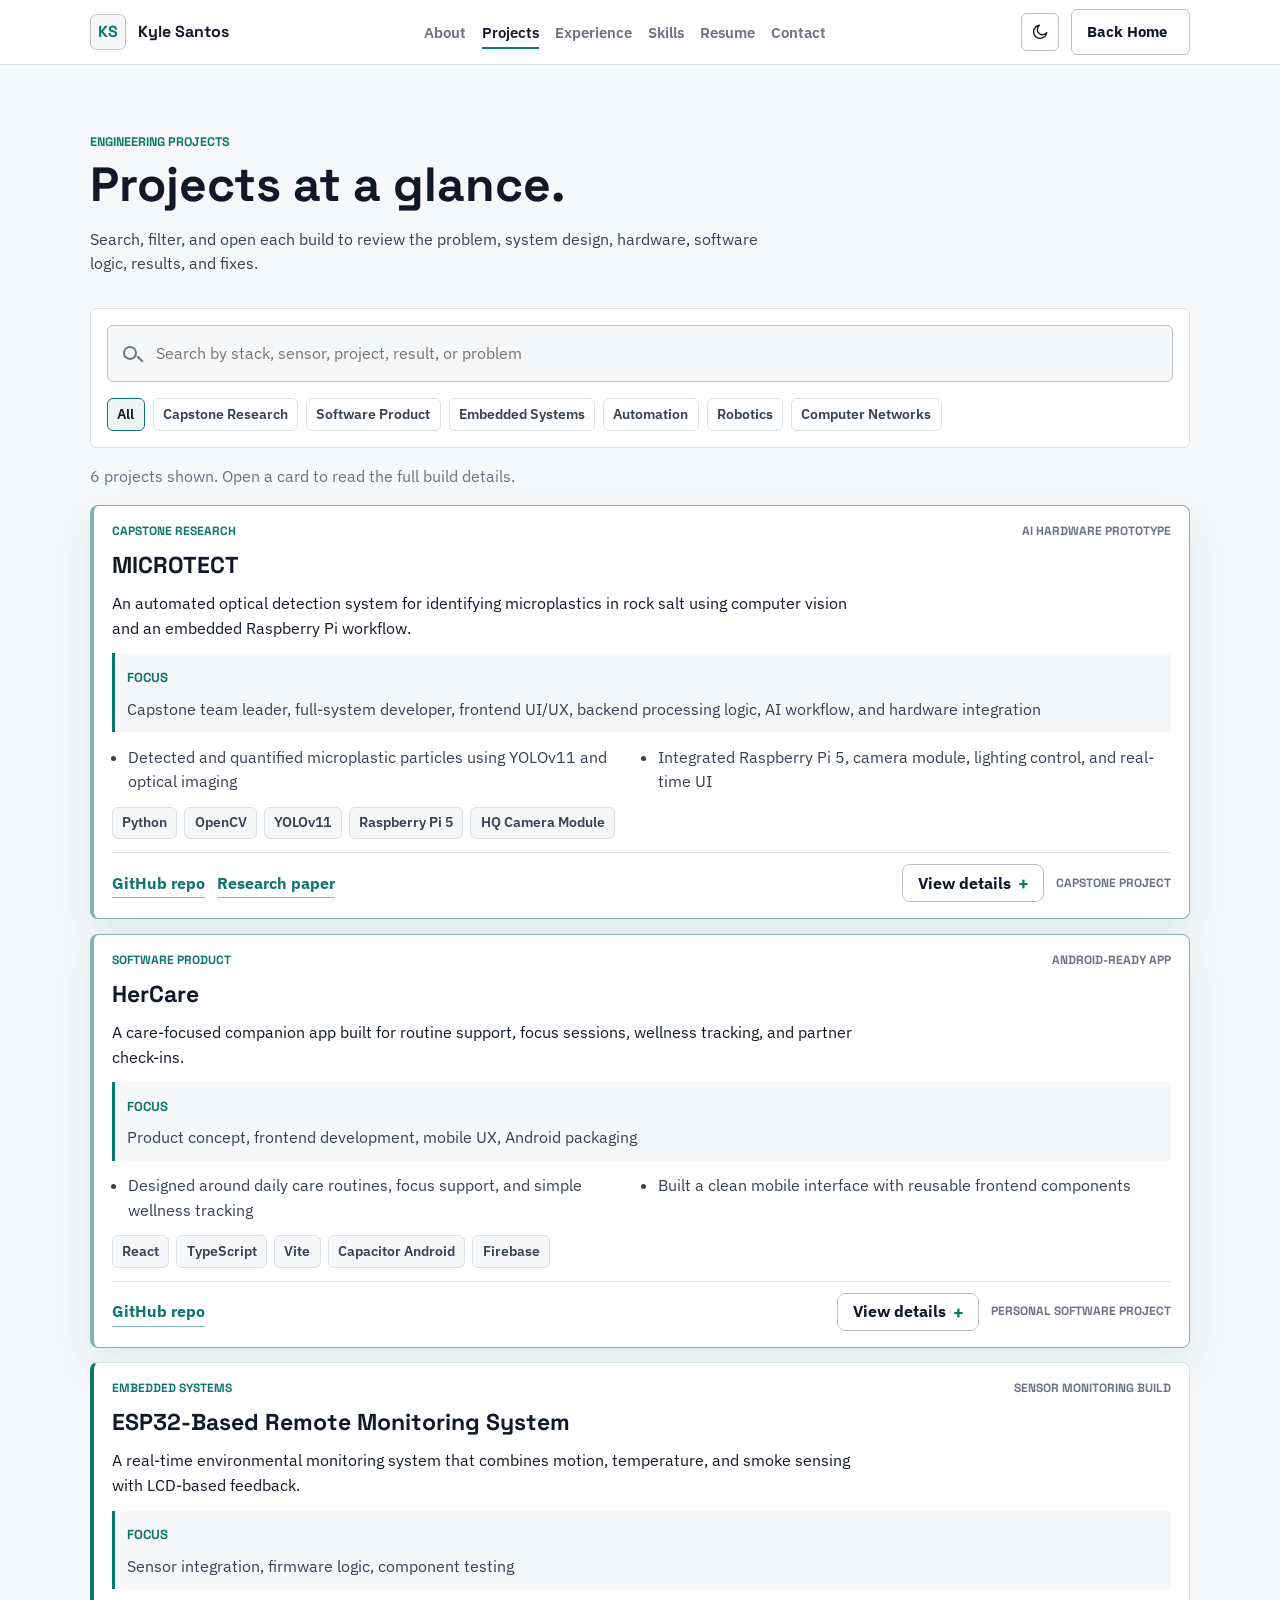
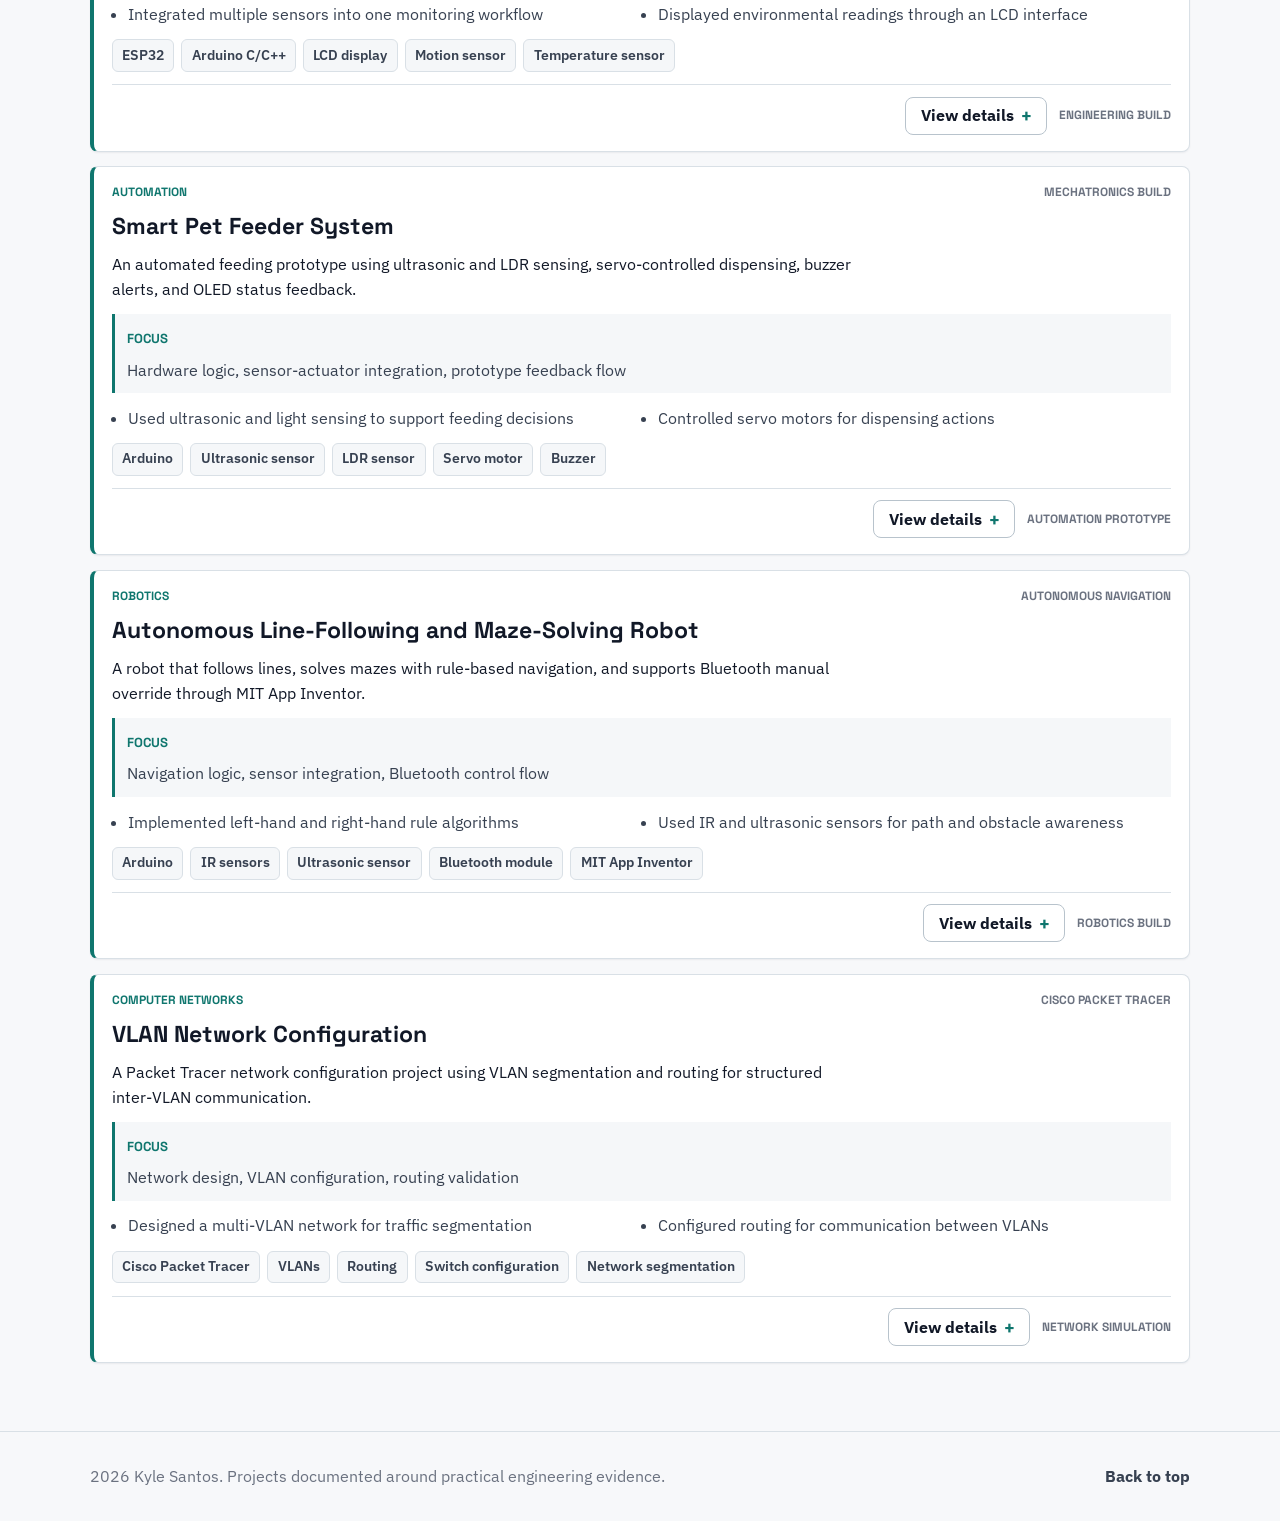
==== projects.html @ 5bd9c0ad "feat: portfolio redesign + security hardening for GitHub Pages - Complete portfolio rebuild: new sec" ====
<!DOCTYPE html>
<html lang="en">
<head>
  <meta charset="UTF-8">
  <meta name="viewport" content="width=device-width, initial-scale=1.0">
  <meta
    name="description"
    content="Project screen for Kyle Santos, featuring embedded systems, AI computer vision, automation, robotics, and software product work."
  >
  <title>Kyle Santos | Projects</title>
  <link rel="preconnect" href="https://fonts.googleapis.com">
  <link rel="preconnect" href="https://fonts.gstatic.com" crossorigin>
  <link href="https://fonts.googleapis.com/css2?family=IBM+Plex+Sans:wght@400;500;600;700&family=Space+Grotesk:wght@600;700&display=swap" rel="stylesheet">
  <link rel="stylesheet" href="css/styles.css">
</head>
<body class="projects-page">
  <div class="site-shell">
    <div class="scroll-progress" id="scrollProgress" aria-hidden="true"></div>

    <nav class="nav" id="navbar">
      <div class="container nav__container">
        <a href="index.html" class="nav__logo" aria-label="Kyle Santos home">
          <span class="nav__mark">KS</span>
          <span class="nav__wordmark">Kyle Santos</span>
        </a>

        <ul class="nav__links" id="navLinks">
          <li><a href="index.html#about" class="nav__link">About</a></li>
          <li><a href="#projects" class="nav__link active">Projects</a></li>
          <li><a href="index.html#experience" class="nav__link">Experience</a></li>
          <li><a href="index.html#skills" class="nav__link">Skills</a></li>
          <li><a href="index.html#resume" class="nav__link">Resume</a></li>
          <li><a href="index.html#contact" class="nav__link">Contact</a></li>
        </ul>

        <div class="nav__actions">
          <button class="theme-toggle" id="themeToggle" aria-label="Toggle theme">
            <svg class="sun-icon" xmlns="http://www.w3.org/2000/svg" fill="none" viewBox="0 0 24 24" stroke="currentColor" aria-hidden="true">
              <path stroke-linecap="round" stroke-linejoin="round" stroke-width="1.8" d="M12 3v2.25M12 18.75V21M4.22 4.22l1.6 1.6M18.18 18.18l1.6 1.6M3 12h2.25M18.75 12H21M4.22 19.78l1.6-1.6M18.18 5.82l1.6-1.6M12 16.25a4.25 4.25 0 1 0 0-8.5 4.25 4.25 0 0 0 0 8.5Z"/>
            </svg>
            <svg class="moon-icon" style="display: none;" xmlns="http://www.w3.org/2000/svg" fill="none" viewBox="0 0 24 24" stroke="currentColor" aria-hidden="true">
              <path stroke-linecap="round" stroke-linejoin="round" stroke-width="1.8" d="M21 12.8A8.8 8.8 0 1 1 11.2 3a7 7 0 1 0 9.8 9.8Z"/>
            </svg>
          </button>

          <a href="index.html" class="btn btn--ghost">Back Home</a>

          <button class="nav__mobile-toggle" id="mobileToggle" aria-label="Toggle menu">
            <span></span>
            <span></span>
            <span></span>
          </button>
        </div>
      </div>
    </nav>

    <main id="top">
      <section class="section projects projects-screen" id="projects">
        <div class="container">
          <div class="section-heading fade-in">
            <p class="section__eyebrow">Engineering projects</p>
            <h1 class="section__title">Projects at a glance.</h1>
            <p class="section__copy">
              Search, filter, and open each build to review the problem, system design, hardware,
              software logic, results, and fixes.
            </p>
          </div>

          <div class="projects__toolbar fade-in">
            <div class="projects__search">
              <label class="sr-only" for="projectSearch">Search projects</label>
              <input
                type="search"
                id="projectSearch"
                class="projects__search-input"
                placeholder="Search by stack, sensor, project, result, or problem"
                autocomplete="off"
              >
            </div>

            <div class="projects__filters" id="projectFilters" aria-label="Project filters"></div>
          </div>

          <p class="projects__meta fade-in" id="projectMeta">Loading projects...</p>

          <div class="projects__grid" id="projectsGrid"></div>

          <div class="empty-state" id="projectsEmpty" hidden>
            <h2>No projects matched that filter.</h2>
            <p>Try a broader search term or switch back to the full project list.</p>
          </div>
        </div>
      </section>
    </main>

    <footer class="footer">
      <div class="container footer__content">
        <p><span id="currentYear">2026</span> Kyle Santos. Projects documented around practical engineering evidence.</p>
        <a href="#top" class="footer__link">Back to top</a>
      </div>
    </footer>
  </div>

  <script src="js/main.js"></script>
  <script type="module" src="js/projects.mjs"></script>
</body>
</html>
---- css/styles.css ----
:root {
  --font-display: "Space Grotesk", sans-serif;
  --font-body: "IBM Plex Sans", sans-serif;

  --space-1: 0.25rem;
  --space-2: 0.5rem;
  --space-3: 0.75rem;
  --space-4: 1rem;
  --space-5: 1.5rem;
  --space-6: 2rem;
  --space-7: 3rem;
  --space-8: 4rem;
  --space-9: 6rem;

  --radius-card: 8px;
  --radius-control: 999px;
  --shadow-soft: 0 24px 70px rgba(0, 0, 0, 0.22);
  --shadow-card: 0 18px 44px rgba(0, 0, 0, 0.18);
  --transition-fast: 180ms ease;
  --transition-base: 280ms ease;

  --container: 1180px;
}

[data-theme="dark"] {
  --bg-0: #10110f;
  --bg-1: #151815;
  --bg-2: #1f241f;
  --bg-3: #2b312b;
  --panel: rgba(19, 23, 20, 0.86);
  --panel-strong: rgba(22, 27, 23, 0.98);
  --text-0: #f7f4ee;
  --text-1: #d7d2c8;
  --text-2: #9f9a90;
  --line: rgba(247, 244, 238, 0.12);
  --line-strong: rgba(247, 244, 238, 0.24);
  --accent: #e45d3f;
  --accent-soft: rgba(228, 93, 63, 0.14);
  --signal: #45c6a6;
  --signal-soft: rgba(69, 198, 166, 0.14);
  --cobalt: #7890ff;
  --warning: #d6ad4f;
  --field: rgba(247, 244, 238, 0.04);
}

[data-theme="light"] {
  --bg-0: #f6f7f2;
  --bg-1: #ffffff;
  --bg-2: #e9ede7;
  --bg-3: #dfe5dc;
  --panel: rgba(255, 255, 255, 0.9);
  --panel-strong: rgba(255, 255, 255, 0.98);
  --text-0: #171916;
  --text-1: #444940;
  --text-2: #687062;
  --line: rgba(23, 25, 22, 0.12);
  --line-strong: rgba(23, 25, 22, 0.24);
  --accent: #d9492d;
  --accent-soft: rgba(217, 73, 45, 0.13);
  --signal: #087d68;
  --signal-soft: rgba(8, 125, 104, 0.12);
  --cobalt: #365eff;
  --warning: #9b6f16;
  --field: rgba(23, 25, 22, 0.04);
  --shadow-soft: 0 22px 60px rgba(23, 25, 22, 0.12);
  --shadow-card: 0 16px 36px rgba(23, 25, 22, 0.1);
}

*,
*::before,
*::after {
  box-sizing: border-box;
}

html {
  scroll-behavior: smooth;
  background: var(--bg-0);
}

body {
  margin: 0;
  min-height: 100vh;
  font-family: var(--font-body);
  background:
    repeating-linear-gradient(
      90deg,
      transparent 0,
      transparent 38px,
      var(--line) 39px,
      transparent 40px
    ),
    linear-gradient(180deg, var(--bg-0) 0%, var(--bg-1) 48%, var(--bg-0) 100%);
  color: var(--text-0);
  line-height: 1.65;
  overflow-x: hidden;
}

body::before {
  content: "";
  position: fixed;
  inset: 0;
  background:
    linear-gradient(115deg, transparent 0%, rgba(228, 93, 63, 0.08) 30%, transparent 31%),
    linear-gradient(245deg, transparent 0%, rgba(69, 198, 166, 0.08) 62%, transparent 63%);
  pointer-events: none;
  z-index: -2;
}

body::after {
  content: "";
  position: fixed;
  inset: 0;
  background-image:
    linear-gradient(var(--line) 1px, transparent 1px),
    linear-gradient(90deg, var(--line) 1px, transparent 1px);
  background-size: 72px 72px;
  opacity: 0.18;
  pointer-events: none;
  z-index: -1;
}

img {
  max-width: 100%;
  display: block;
}

a {
  color: inherit;
  text-decoration: none;
}

button,
input {
  font: inherit;
}

button {
  cursor: pointer;
}

:focus-visible {
  outline: 3px solid var(--signal);
  outline-offset: 3px;
}

.container {
  width: min(100% - 2rem, var(--container));
  margin: 0 auto;
}

.site-shell {
  position: relative;
}

.scroll-progress {
  position: fixed;
  top: 0;
  left: 0;
  z-index: 60;
  width: 0%;
  height: 3px;
  background: linear-gradient(90deg, var(--accent), var(--signal), var(--cobalt));
  transform-origin: left;
}

.section {
  position: relative;
  padding: var(--space-9) 0;
}

.section-heading {
  max-width: 820px;
  margin-bottom: var(--space-7);
}

.section__eyebrow {
  margin: 0 0 var(--space-3);
  color: var(--signal);
  font-family: var(--font-display);
  font-size: 0.9rem;
  font-weight: 700;
  text-transform: uppercase;
  letter-spacing: 0;
}

.section__title {
  margin: 0;
  max-width: 18ch;
  font-family: var(--font-display);
  font-size: 3.5rem;
  line-height: 1.02;
  letter-spacing: 0;
}

.section__copy {
  margin: var(--space-4) 0 0;
  max-width: 66ch;
  color: var(--text-1);
  font-size: 1.06rem;
  overflow-wrap: anywhere;
}

.panel,
.project-card__frame,
.electronics__item,
.contact-card,
.research__model,
.research__artifact,
.experience-card,
.skill-matrix,
.resume__facts,
.empty-state {
  background: var(--panel);
  border: 1px solid var(--line);
  border-radius: var(--radius-card);
  box-shadow: var(--shadow-card);
  backdrop-filter: blur(18px);
}

.panel,
.project-card__frame,
.electronics__item,
.contact-card,
.research__model,
.research__artifact,
.experience-card,
.resume__facts {
  transition:
    transform var(--transition-base),
    border-color var(--transition-base),
    background-color var(--transition-base),
    box-shadow var(--transition-base);
}

.panel:hover,
.project-card__frame:hover,
.electronics__item:hover,
.contact-card:hover,
.research__model:hover,
.research__artifact:hover,
.experience-card:hover,
.resume__facts:hover {
  transform: translateY(-3px);
  border-color: var(--line-strong);
  box-shadow: var(--shadow-soft);
}

.btn {
  display: inline-flex;
  align-items: center;
  justify-content: center;
  gap: var(--space-2);
  min-height: 48px;
  padding: 0.8rem 1.18rem;
  border: 1px solid transparent;
  border-radius: var(--radius-control);
  font-weight: 700;
  transition:
    transform var(--transition-fast),
    border-color var(--transition-fast),
    background-color var(--transition-fast),
    color var(--transition-fast);
}

.btn::after {
  content: ">";
  font-family: var(--font-display);
  line-height: 1;
}

.btn:hover {
  transform: translateY(-2px);
}

.btn--primary {
  background: var(--accent);
  color: #fffaf6;
}

.btn--primary:hover {
  background: #f06c50;
}

.btn--secondary {
  background: var(--field);
  color: var(--text-0);
  border-color: var(--line-strong);
}

.btn--secondary:hover,
.btn--ghost:hover {
  border-color: var(--signal);
  color: var(--signal);
}

.btn--ghost {
  background: transparent;
  color: var(--text-1);
  border-color: var(--line);
}

.nav {
  position: sticky;
  top: 0;
  z-index: 50;
  border-bottom: 1px solid transparent;
  transition:
    background-color var(--transition-base),
    border-color var(--transition-base),
    box-shadow var(--transition-base);
}

.nav--scrolled {
  background: rgba(16, 17, 15, 0.86);
  border-color: var(--line);
  box-shadow: 0 14px 40px rgba(0, 0, 0, 0.18);
  backdrop-filter: blur(18px);
}

[data-theme="light"] .nav--scrolled {
  background: rgba(246, 247, 242, 0.9);
}

.nav__container {
  display: flex;
  align-items: center;
  justify-content: space-between;
  gap: var(--space-5);
  min-height: 78px;
}

.nav__logo {
  display: inline-flex;
  align-items: center;
  gap: var(--space-3);
  font-family: var(--font-display);
  font-weight: 700;
}

.nav__mark {
  display: inline-grid;
  place-items: center;
  width: 42px;
  height: 42px;
  border: 1px solid var(--line-strong);
  border-radius: var(--radius-card);
  background:
    linear-gradient(135deg, var(--accent-soft), transparent),
    var(--panel);
  color: var(--accent);
}

.nav__wordmark {
  color: var(--text-0);
}

.nav__links {
  display: flex;
  align-items: center;
  gap: var(--space-4);
  list-style: none;
  margin: 0;
  padding: 0;
}

.nav__link {
  position: relative;
  color: var(--text-1);
  font-weight: 600;
  padding: 0.25rem 0;
}

.nav__link::after {
  content: "";
  position: absolute;
  left: 0;
  bottom: -0.2rem;
  width: 100%;
  height: 2px;
  transform: scaleX(0);
  transform-origin: left;
  background: var(--signal);
  transition: transform var(--transition-fast);
}

.nav__link:hover,
.nav__link.active {
  color: var(--text-0);
}

.nav__link:hover::after,
.nav__link.active::after {
  transform: scaleX(1);
}

.nav__actions {
  display: flex;
  align-items: center;
  gap: var(--space-3);
}

.theme-toggle,
.nav__mobile-toggle {
  width: 44px;
  height: 44px;
  display: inline-flex;
  align-items: center;
  justify-content: center;
  border: 1px solid var(--line-strong);
  border-radius: var(--radius-control);
  background: var(--panel);
  color: var(--text-0);
}

.theme-toggle svg {
  width: 18px;
  height: 18px;
}

.nav__mobile-toggle {
  display: none;
  flex-direction: column;
  gap: 5px;
}

.nav__mobile-toggle span {
  width: 18px;
  height: 2px;
  background: var(--text-0);
  transition: transform var(--transition-fast), opacity var(--transition-fast);
}

.nav__mobile-toggle.active span:nth-child(1) {
  transform: translateY(7px) rotate(45deg);
}

.nav__mobile-toggle.active span:nth-child(2) {
  opacity: 0;
}

.nav__mobile-toggle.active span:nth-child(3) {
  transform: translateY(-7px) rotate(-45deg);
}

.hero {
  min-height: auto;
  display: flex;
  align-items: center;
  padding: var(--space-7) 0 var(--space-5);
  overflow: hidden;
}

.hero__trace {
  position: absolute;
  inset: 0;
  overflow: hidden;
  padding: 8rem 0 0 52%;
  font-family: var(--font-display);
  font-size: 0.82rem;
  line-height: 1.8;
  color: var(--signal);
  opacity: 0.11;
  pointer-events: none;
  user-select: none;
  mask-image: linear-gradient(90deg, transparent 0%, #000 30%, #000 72%, transparent 100%);
}

.hero__grid {
  position: relative;
  z-index: 1;
  display: grid;
  grid-template-columns: minmax(0, 1fr) minmax(360px, 430px);
  gap: var(--space-7);
  align-items: center;
}

.hero__content {
  min-width: 0;
}

.hero__title {
  margin: 0;
  font-family: var(--font-display);
  font-size: 6rem;
  line-height: 0.92;
  text-transform: uppercase;
  letter-spacing: 0;
}

.hero__headline {
  margin: var(--space-4) 0 0;
  max-width: 20ch;
  color: var(--text-0);
  font-family: var(--font-display);
  font-size: 2rem;
  line-height: 1.1;
}

.hero__lede {
  max-width: 64ch;
  margin: var(--space-5) 0 0;
  color: var(--text-1);
  font-size: 1.1rem;
  overflow-wrap: anywhere;
}

.hero__signal {
  display: inline-flex;
  flex-wrap: wrap;
  gap: var(--space-2);
  align-items: center;
  max-width: 100%;
  margin-top: var(--space-6);
  padding: 0.88rem 1rem;
  background: var(--panel-strong);
  border: 1px solid var(--line);
  border-radius: var(--radius-card);
  box-shadow: var(--shadow-card);
}

.hero__prompt {
  color: var(--accent);
  font-family: var(--font-display);
  font-weight: 700;
}

.typing-cursor {
  width: 9px;
  height: 22px;
  background: var(--signal);
  border-radius: var(--radius-control);
  animation: blink 1s steps(2, start) infinite;
}

@keyframes blink {
  50% {
    opacity: 0;
  }
}

.hero__actions,
.hero__social,
.contact__actions {
  display: flex;
  flex-wrap: wrap;
  gap: var(--space-3);
  margin-top: var(--space-6);
}

.hero__quick {
  display: grid;
  grid-template-columns: repeat(4, minmax(0, 1fr));
  gap: var(--space-4);
  margin: var(--space-7) 0 0;
  padding: var(--space-4) 0 0;
  border-top: 1px solid var(--line);
}

.hero__quick div {
  min-width: 0;
}

.hero__quick dt,
.project-card__category,
.project-card__status,
.project-card__updated,
.contact-card__label,
.profile__panel-label,
.system-card__label,
.research__label,
.research__artifact-kicker,
.experience-card__date,
.skill-column span,
.resume__label,
.resume__facts span,
.hero-stat span,
.portrait-card__topline,
.portrait-card__status {
  color: var(--text-2);
  font-family: var(--font-display);
  font-size: 0.84rem;
  font-weight: 700;
  text-transform: uppercase;
  letter-spacing: 0;
}

.hero__quick dd {
  margin: 0.3rem 0 0;
  color: var(--text-1);
  overflow-wrap: anywhere;
}

.hero__quick a {
  color: var(--signal);
}

.hero__visual {
  position: relative;
  min-width: 0;
}

.portrait-card {
  --mx: 50%;
  --my: 38%;
  position: relative;
  display: grid;
  gap: var(--space-4);
  padding: var(--space-4);
  background:
    linear-gradient(120deg, rgba(228, 93, 63, 0.12), transparent 28%),
    linear-gradient(245deg, rgba(69, 198, 166, 0.13), transparent 44%),
    linear-gradient(180deg, var(--panel-strong), var(--panel));
  border: 1px solid var(--line-strong);
  border-radius: var(--radius-card);
  box-shadow: var(--shadow-soft);
  overflow: hidden;
  animation: panelFloat 7s ease-in-out infinite;
}

.portrait-card::before {
  content: "";
  position: absolute;
  inset: 0;
  background:
    linear-gradient(90deg, transparent, rgba(247, 244, 238, 0.08), transparent),
    linear-gradient(180deg, transparent 0, transparent 50%, rgba(247, 244, 238, 0.04) 51%, transparent 52%);
  background-size: 180% 100%, 100% 18px;
  opacity: 0.75;
  pointer-events: none;
  animation: circuitSheen 6s linear infinite;
}

.portrait-card__topline,
.portrait-card__body,
.hero__stats {
  position: relative;
  z-index: 1;
}

.portrait-card__topline {
  display: flex;
  align-items: center;
  justify-content: space-between;
  gap: var(--space-3);
}

.portrait-card__media {
  position: relative;
  z-index: 1;
  aspect-ratio: 16 / 9;
  overflow: hidden;
  border-radius: var(--radius-card);
  border: 1px solid var(--line);
  background:
    linear-gradient(135deg, rgba(120, 144, 255, 0.18), transparent),
    var(--bg-2);
}

.portrait-card__media img {
  width: 100%;
  height: 100%;
  object-fit: cover;
  filter: saturate(0.82) contrast(1.06);
}

.portrait-card__media--product {
  aspect-ratio: 4 / 5;
  display: grid;
  place-items: center;
  background:
    radial-gradient(circle at 54% 45%, rgba(69, 198, 166, 0.18), transparent 42%),
    linear-gradient(135deg, rgba(120, 144, 255, 0.16), transparent),
    var(--bg-2);
}

.portrait-card__media--product img {
  width: 100%;
  height: 100%;
  object-fit: contain;
  padding: var(--space-3);
  filter: drop-shadow(0 28px 34px rgba(0, 0, 0, 0.34));
}

.portrait-card__scan {
  position: absolute;
  inset: 0;
  background: linear-gradient(180deg, transparent 0%, rgba(69, 198, 166, 0.2) 46%, transparent 54%);
  transform: translateY(-100%);
  animation: scanline 4.8s ease-in-out infinite;
  pointer-events: none;
}

.portrait-card__body {
  display: grid;
  gap: var(--space-3);
}

.portrait-card__status {
  display: inline-flex;
  width: fit-content;
  padding: 0.25rem 0.6rem;
  border: 1px solid var(--line);
  border-radius: var(--radius-control);
  color: var(--signal);
  background: var(--signal-soft);
}

.portrait-card__body h2 {
  margin: 0;
  max-width: 14ch;
  font-family: var(--font-display);
  font-size: 1.85rem;
  line-height: 1.02;
  letter-spacing: 0;
}

.portrait-card__body p {
  margin: 0;
  color: var(--text-1);
}

.hero__stats {
  list-style: none;
  display: grid;
  grid-template-columns: repeat(2, minmax(0, 1fr));
  gap: var(--space-3);
  margin: 0;
  padding: 0;
}

.hero-stat {
  min-height: 68px;
  padding: var(--space-3);
  border: 1px solid var(--line);
  border-radius: var(--radius-card);
  background: rgba(255, 255, 255, 0.03);
}

.hero-stat strong {
  display: block;
  margin-bottom: var(--space-2);
  color: var(--text-0);
  font-family: var(--font-display);
  font-size: 1.7rem;
  line-height: 1;
}

.profile__grid,
.contact__grid {
  display: grid;
  grid-template-columns: minmax(0, 1.05fr) minmax(340px, 0.95fr);
  gap: var(--space-6);
}

.profile {
  padding-top: var(--space-6);
}

.profile__story,
.profile__panel,
.system-card,
.contact-card {
  padding: var(--space-6);
}

.profile__story p {
  margin: 0;
  color: var(--text-1);
  font-size: 1.05rem;
}

.profile__story p + p {
  margin-top: var(--space-4);
}

.profile__tags,
.project-card__tags {
  display: flex;
  flex-wrap: wrap;
  gap: 0.65rem;
  margin-top: var(--space-5);
}

.skill-tag,
.tech-tag,
.filter-chip {
  display: inline-flex;
  align-items: center;
  justify-content: center;
  min-height: 34px;
  padding: 0.35rem 0.78rem;
  border: 1px solid var(--line);
  border-radius: var(--radius-control);
  background: var(--field);
  color: var(--text-1);
  font-weight: 600;
}

.profile__board,
.contact__panel {
  display: grid;
  gap: var(--space-4);
}

.profile__list {
  margin: var(--space-4) 0 0;
  padding-left: 1.15rem;
  color: var(--text-1);
}

.profile__list li + li {
  margin-top: 0.65rem;
}

.profile__panel-label,
.system-card__label {
  color: var(--signal);
}

.projects {
  background:
    linear-gradient(180deg, transparent 0%, rgba(69, 198, 166, 0.035) 45%, transparent 100%);
}

.projects__toolbar {
  display: flex;
  flex-wrap: wrap;
  align-items: center;
  justify-content: space-between;
  gap: var(--space-4);
  margin-bottom: var(--space-4);
}

.projects__search {
  position: relative;
  flex: 1 1 320px;
}

.projects__search::before {
  content: "";
  position: absolute;
  left: 1rem;
  top: 50%;
  width: 14px;
  height: 14px;
  border: 2px solid var(--text-2);
  border-radius: 50%;
  transform: translateY(-58%);
  pointer-events: none;
}

.projects__search::after {
  content: "";
  position: absolute;
  left: 1.82rem;
  top: calc(50% + 0.28rem);
  width: 8px;
  height: 2px;
  background: var(--text-2);
  transform: rotate(45deg);
  pointer-events: none;
}

.projects__search-input,
.electronics__search-input {
  width: 100%;
  min-height: 56px;
  padding: 0.95rem 1rem 0.95rem 3rem;
  border: 1px solid var(--line-strong);
  border-radius: var(--radius-card);
  background: var(--panel-strong);
  color: var(--text-0);
  outline: none;
  transition:
    border-color var(--transition-fast),
    box-shadow var(--transition-fast),
    background-color var(--transition-fast);
}

.projects__search-input:focus,
.electronics__search-input:focus {
  border-color: var(--signal);
  box-shadow: 0 0 0 3px var(--signal-soft);
}

.projects__filters {
  display: flex;
  flex-wrap: wrap;
  gap: var(--space-2);
}

.filter-chip {
  min-height: 40px;
  background: var(--panel);
  color: var(--text-1);
}

.filter-chip.is-active,
.filter-chip:hover {
  border-color: var(--accent);
  color: var(--text-0);
  background: var(--accent-soft);
}

.projects__meta {
  margin: 0 0 var(--space-5);
  color: var(--text-2);
}

.projects__grid {
  display: grid;
  gap: var(--space-5);
}

.project-card {
  position: relative;
}

.project-card__frame {
  display: grid;
  grid-template-columns: minmax(250px, 0.72fr) minmax(0, 1fr);
  min-height: 100%;
  overflow: hidden;
}

.project-card__visual {
  position: relative;
  min-height: 320px;
  display: flex;
  flex-direction: column;
  justify-content: space-between;
  padding: var(--space-5);
  border-right: 1px solid var(--line);
  background:
    repeating-linear-gradient(0deg, transparent 0, transparent 17px, rgba(247, 244, 238, 0.08) 18px),
    linear-gradient(135deg, var(--accent-soft), transparent 58%),
    var(--bg-2);
  overflow: hidden;
}

.project-card__visual::after {
  content: "";
  position: absolute;
  inset: auto 0 0;
  height: 4px;
  background: linear-gradient(90deg, var(--accent), var(--signal), var(--cobalt));
}

.project-card__visual[data-kind="care"] {
  background:
    repeating-linear-gradient(90deg, transparent 0, transparent 21px, rgba(247, 244, 238, 0.08) 22px),
    linear-gradient(135deg, rgba(228, 93, 63, 0.16), transparent 52%),
    linear-gradient(225deg, rgba(69, 198, 166, 0.18), transparent 58%),
    var(--bg-2);
}

.project-card__visual[data-kind="vision"] {
  background:
    repeating-linear-gradient(0deg, transparent 0, transparent 15px, rgba(69, 198, 166, 0.11) 16px),
    linear-gradient(135deg, rgba(69, 198, 166, 0.22), transparent 60%),
    var(--bg-2);
}

.project-card__visual[data-kind="embedded"] {
  background:
    repeating-linear-gradient(90deg, transparent 0, transparent 19px, rgba(69, 198, 166, 0.1) 20px),
    linear-gradient(135deg, rgba(69, 198, 166, 0.18), transparent 54%),
    linear-gradient(225deg, rgba(214, 173, 79, 0.15), transparent 58%),
    var(--bg-2);
}

.project-card__visual[data-kind="automation"] {
  background:
    repeating-linear-gradient(45deg, transparent 0, transparent 18px, rgba(228, 93, 63, 0.11) 19px),
    linear-gradient(135deg, rgba(228, 93, 63, 0.16), transparent 56%),
    var(--bg-2);
}

.project-card__visual[data-kind="robotics"] {
  background:
    repeating-linear-gradient(0deg, transparent 0, transparent 16px, rgba(120, 144, 255, 0.12) 17px),
    linear-gradient(135deg, rgba(120, 144, 255, 0.18), transparent 60%),
    var(--bg-2);
}

.project-card__visual[data-kind="networking"] {
  background:
    repeating-linear-gradient(135deg, transparent 0, transparent 16px, rgba(214, 173, 79, 0.13) 17px),
    linear-gradient(135deg, rgba(214, 173, 79, 0.16), transparent 60%),
    var(--bg-2);
}

.project-card__visual[data-kind="portfolio"] {
  background:
    repeating-linear-gradient(135deg, transparent 0, transparent 18px, rgba(120, 144, 255, 0.12) 19px),
    linear-gradient(135deg, rgba(120, 144, 255, 0.18), transparent 62%),
    var(--bg-2);
}

.project-card__visual[data-kind="play"] {
  background:
    repeating-linear-gradient(45deg, transparent 0, transparent 16px, rgba(214, 173, 79, 0.13) 17px),
    linear-gradient(135deg, rgba(214, 173, 79, 0.18), transparent 62%),
    var(--bg-2);
}

.project-card__visual-top,
.project-card__meta-row,
.project-card__footer {
  display: flex;
  align-items: center;
  justify-content: space-between;
  flex-wrap: wrap;
  gap: var(--space-3);
}

.project-card__serial {
  position: relative;
  z-index: 1;
  color: var(--signal);
  font-family: var(--font-display);
  font-weight: 700;
}

.project-card__badge {
  position: relative;
  z-index: 1;
  display: inline-flex;
  align-items: center;
  min-height: 30px;
  padding: 0.22rem 0.72rem;
  border: 1px solid rgba(228, 93, 63, 0.35);
  border-radius: var(--radius-control);
  background: var(--accent-soft);
  color: var(--accent);
  font-weight: 700;
}

.project-card__badge--muted {
  background: var(--field);
  color: var(--text-2);
  border-color: var(--line);
}

.project-card__visual-copy {
  position: relative;
  z-index: 1;
}

.project-card__visual-copy p,
.project-card__visual-copy span {
  margin: 0;
  color: var(--text-1);
}

.project-card__visual-copy p {
  font-family: var(--font-display);
  font-weight: 700;
  text-transform: uppercase;
}

.project-card__visual-copy h3 {
  margin: 0.45rem 0;
  max-width: 10ch;
  font-family: var(--font-display);
  font-size: 2.5rem;
  line-height: 0.98;
  text-transform: uppercase;
  letter-spacing: 0;
}

.project-card__body {
  padding: var(--space-5);
}

.project-card__category {
  color: var(--signal);
}

.project-card__summary {
  margin: var(--space-5) 0 0;
  color: var(--text-0);
  font-size: 1.08rem;
}

.project-card__impact,
.project-card__role p {
  color: var(--text-1);
}

.project-card__impact {
  margin-top: var(--space-3);
}

.project-card__role {
  margin-top: var(--space-4);
  padding: var(--space-3) var(--space-4);
  border-left: 3px solid var(--signal);
  background: var(--field);
}

.project-card__role span {
  display: inline-block;
  margin-bottom: var(--space-2);
  color: var(--signal);
  font-family: var(--font-display);
  font-size: 0.82rem;
  font-weight: 700;
  text-transform: uppercase;
}

.project-card__role p {
  margin: 0;
}

.project-card__highlights {
  margin: var(--space-4) 0 0;
  padding-left: 1.15rem;
  color: var(--text-1);
}

.project-card__highlights li + li {
  margin-top: 0.55rem;
}

.project-card__case {
  display: grid;
  grid-template-columns: repeat(2, minmax(0, 1fr));
  gap: var(--space-3);
  margin-top: var(--space-5);
}

.project-card__case-item {
  padding: var(--space-3);
  border: 1px solid var(--line);
  border-radius: var(--radius-card);
  background: var(--field);
}

.project-card__case-item span {
  display: block;
  margin-bottom: var(--space-2);
  color: var(--signal);
  font-family: var(--font-display);
  font-size: 0.78rem;
  font-weight: 700;
  text-transform: uppercase;
}

.project-card__case-item p,
.project-card__case-item ul {
  margin: 0;
  color: var(--text-1);
  font-size: 0.96rem;
}

.project-card__case-item ul {
  padding-left: 1.1rem;
}

.project-card__case-item li + li {
  margin-top: 0.35rem;
}

.project-card__footer {
  margin-top: var(--space-5);
  padding-top: var(--space-4);
  border-top: 1px solid var(--line);
}

.project-card__links {
  display: flex;
  flex-wrap: wrap;
  gap: var(--space-3);
}

.inline-link {
  position: relative;
  color: var(--text-0);
  font-weight: 700;
}

.inline-link::after {
  content: "";
  position: absolute;
  left: 0;
  bottom: -0.18rem;
  width: 100%;
  height: 1px;
  background: currentColor;
  opacity: 0.5;
}

.inline-link:hover {
  color: var(--signal);
}

.research {
  background:
    linear-gradient(180deg, transparent 0%, rgba(120, 144, 255, 0.04) 46%, transparent 100%);
}

.research__grid,
.resume__grid {
  display: grid;
  grid-template-columns: minmax(0, 0.95fr) minmax(360px, 0.85fr);
  gap: var(--space-6);
  align-items: stretch;
}

.research__paper,
.research__model,
.research__artifact,
.experience-card,
.resume__summary,
.resume__facts {
  padding: var(--space-6);
}

.research__paper h3,
.research__model h3,
.research__artifact h3,
.experience-card h3,
.resume__summary h3 {
  margin: var(--space-3) 0;
  font-family: var(--font-display);
  font-size: 1.8rem;
  line-height: 1.05;
}

.research__paper p,
.research__model p,
.research__artifact p,
.experience-card p,
.resume__summary p,
.resume__facts p,
.skill-column p {
  margin: 0;
  color: var(--text-1);
}

.research__label,
.research__artifact-kicker,
.experience-card__date,
.resume__label,
.resume__facts span,
.skill-column span {
  color: var(--signal);
}

.research__facts {
  display: grid;
  gap: var(--space-4);
  margin: var(--space-6) 0 0;
}

.research__facts div {
  padding-top: var(--space-3);
  border-top: 1px solid var(--line);
}

.research__facts dt {
  color: var(--text-0);
  font-family: var(--font-display);
  font-weight: 700;
}

.research__facts dd {
  margin: 0.2rem 0 0;
  color: var(--text-1);
}

.research__actions,
.resume__actions {
  display: flex;
  flex-wrap: wrap;
  gap: var(--space-4);
  margin-top: var(--space-6);
}

.research__evidence {
  display: grid;
  gap: var(--space-5);
}

.research__model {
  display: grid;
  gap: var(--space-5);
  overflow: hidden;
}

.research__image-frame,
.microtect-gallery__item {
  overflow: hidden;
  border: 1px solid var(--line);
  border-radius: var(--radius-card);
  background: var(--bg-2);
}

.research__image-frame {
  display: grid;
  place-items: center;
  min-height: 360px;
}

.research__image-frame--transparent {
  background:
    radial-gradient(circle at 54% 44%, rgba(69, 198, 166, 0.16), transparent 42%),
    linear-gradient(var(--line) 1px, transparent 1px),
    linear-gradient(90deg, var(--line) 1px, transparent 1px),
    var(--bg-2);
  background-size: 100% 100%, 34px 34px, 34px 34px, 100% 100%;
}

.research__image-frame img {
  width: 100%;
  max-height: 440px;
  object-fit: contain;
  padding: var(--space-4);
  filter: drop-shadow(0 28px 34px rgba(0, 0, 0, 0.34));
}

.model-stage {
  position: relative;
  min-height: 240px;
  display: grid;
  place-items: center;
  overflow: hidden;
  border: 1px solid var(--line);
  border-radius: var(--radius-card);
  background:
    linear-gradient(var(--line) 1px, transparent 1px),
    linear-gradient(90deg, var(--line) 1px, transparent 1px),
    radial-gradient(circle at 50% 42%, rgba(69, 198, 166, 0.22), transparent 38%),
    var(--bg-2);
  background-size: 32px 32px, 32px 32px, 100% 100%, 100% 100%;
  perspective: 720px;
}

.model-stage span {
  position: absolute;
  display: block;
  border: 1px solid var(--line-strong);
  box-shadow: 0 18px 34px rgba(0, 0, 0, 0.22);
  transform-style: preserve-3d;
}

.model-stage__base {
  width: 68%;
  height: 28px;
  bottom: 35px;
  background: linear-gradient(90deg, var(--accent-soft), var(--signal-soft));
  transform: rotateX(68deg) rotateZ(-12deg);
}

.model-stage__body {
  width: 42%;
  height: 110px;
  bottom: 67px;
  background:
    linear-gradient(135deg, rgba(247, 244, 238, 0.12), transparent),
    var(--panel-strong);
  transform: rotateY(-24deg) rotateX(4deg);
}

.model-stage__lens {
  width: 58px;
  height: 58px;
  bottom: 96px;
  border-radius: 50%;
  background:
    radial-gradient(circle, var(--signal) 0 22%, rgba(69, 198, 166, 0.18) 24% 58%, transparent 60%),
    var(--bg-3);
  transform: translateX(-58px) rotateY(-24deg);
}

.model-stage__screen {
  width: 94px;
  height: 58px;
  right: 20%;
  bottom: 96px;
  background:
    linear-gradient(180deg, rgba(120, 144, 255, 0.26), transparent),
    var(--bg-3);
  transform: rotateY(-24deg) rotateX(4deg);
}

.research__artifact-grid {
  display: grid;
  grid-template-columns: repeat(2, minmax(0, 1fr));
  gap: var(--space-5);
}

.research__artifact {
  min-height: 100%;
}

.microtect-gallery {
  display: grid;
  grid-template-columns: repeat(3, minmax(0, 1fr));
  gap: var(--space-5);
  margin-top: var(--space-6);
}

.microtect-gallery__item {
  min-width: 0;
  margin: 0;
  background: var(--panel);
}

.microtect-gallery__item--wide {
  grid-column: span 3;
}

.microtect-gallery__item img {
  width: 100%;
  aspect-ratio: 16 / 9;
  object-fit: cover;
  border-bottom: 1px solid var(--line);
}

.microtect-gallery__item--wide img {
  aspect-ratio: 16 / 9;
  object-fit: contain;
  background: var(--bg-2);
}

.microtect-gallery__item figcaption {
  padding: var(--space-4);
  color: var(--text-1);
}

.experience {
  background:
    linear-gradient(180deg, transparent 0%, rgba(228, 93, 63, 0.035) 50%, transparent 100%);
}

.experience__grid {
  display: grid;
  grid-template-columns: repeat(3, minmax(0, 1fr));
  gap: var(--space-5);
}

.experience-card {
  min-height: 100%;
  border-top: 3px solid var(--signal);
}

.experience-card:nth-child(2) {
  border-top-color: var(--accent);
}

.experience-card:nth-child(3) {
  border-top-color: var(--cobalt);
}

.experience-card ul {
  margin: var(--space-4) 0 0;
  padding-left: 1.15rem;
  color: var(--text-1);
}

.experience-card li + li {
  margin-top: 0.55rem;
}

.systems__grid,
.electronics__results {
  display: grid;
  grid-template-columns: repeat(4, minmax(0, 1fr));
  gap: var(--space-5);
}

.system-card {
  min-height: 100%;
  border-top: 3px solid var(--accent);
}

.system-card:nth-child(2) {
  border-top-color: var(--signal);
}

.system-card:nth-child(3) {
  border-top-color: var(--cobalt);
}

.system-card:nth-child(4) {
  border-top-color: var(--warning);
}

.system-card h3 {
  margin: var(--space-4) 0 var(--space-3);
  font-family: var(--font-display);
  font-size: 1.55rem;
  line-height: 1.05;
}

.system-card p {
  margin: 0;
  color: var(--text-1);
}

.skill-matrix {
  display: grid;
  grid-template-columns: repeat(4, minmax(0, 1fr));
  gap: var(--space-5);
  margin-top: var(--space-6);
  padding: var(--space-5);
}

.skill-column {
  min-width: 0;
  padding-left: var(--space-4);
  border-left: 2px solid var(--line-strong);
}

.skill-column p {
  margin-top: var(--space-2);
  overflow-wrap: anywhere;
}

.electronics {
  overflow: hidden;
}

.electronics__search-container {
  max-width: 760px;
  margin-bottom: var(--space-6);
}

.electronics__search-box {
  position: relative;
}

.electronics__search-icon {
  position: absolute;
  left: 1rem;
  top: 50%;
  color: var(--text-2);
  transform: translateY(-50%);
}

.electronics__results {
  grid-template-columns: repeat(3, minmax(0, 1fr));
}

.electronics__item {
  padding: var(--space-5);
}

.electronics__item-header {
  display: flex;
  align-items: center;
  gap: var(--space-4);
  margin-bottom: var(--space-4);
}

.electronics__item-icon {
  flex: 0 0 52px;
  width: 52px;
  height: 52px;
  display: inline-flex;
  align-items: center;
  justify-content: center;
  border: 1px solid var(--line);
  border-radius: var(--radius-card);
  background: var(--signal-soft);
  color: var(--signal);
  font-family: var(--font-display);
  font-size: 0.95rem;
  font-weight: 700;
}

.electronics__item-category {
  display: inline-block;
  margin-bottom: 0.25rem;
  color: var(--accent);
  font-family: var(--font-display);
  font-size: 0.82rem;
  font-weight: 700;
  text-transform: uppercase;
}

.electronics__item-name {
  margin: 0;
  font-family: var(--font-display);
  font-size: 1.4rem;
  line-height: 1.1;
}

.electronics__item-description {
  color: var(--text-1);
}

.electronics__item-links {
  display: flex;
  flex-wrap: wrap;
  gap: var(--space-2);
}

.electronics__item-link {
  display: inline-flex;
  align-items: center;
  min-height: 34px;
  padding: 0.35rem 0.78rem;
  border: 1px solid var(--line-strong);
  border-radius: var(--radius-control);
  color: var(--text-1);
  font-weight: 600;
}

.electronics__item-link:hover {
  color: var(--signal);
  border-color: var(--signal);
}

.contact {
  background:
    linear-gradient(180deg, transparent 0%, rgba(228, 93, 63, 0.045) 50%, transparent 100%);
}

.resume {
  background:
    linear-gradient(180deg, transparent 0%, rgba(69, 198, 166, 0.04) 48%, transparent 100%);
}

.resume__summary h3 {
  font-size: 2.25rem;
}

.resume__facts {
  display: grid;
  grid-template-columns: repeat(2, minmax(0, 1fr));
  gap: var(--space-5);
}

.resume__facts div {
  min-width: 0;
  padding-top: var(--space-3);
  border-top: 1px solid var(--line);
}

.resume__facts a {
  color: var(--signal);
  overflow-wrap: anywhere;
}

.contact-card {
  display: grid;
  gap: var(--space-2);
}

.contact-card strong {
  color: var(--text-0);
  font-family: var(--font-display);
  font-size: 1.18rem;
  line-height: 1.2;
  overflow-wrap: anywhere;
}

.contact-card span {
  color: var(--text-1);
}

.contact-card__label {
  color: var(--signal);
}

.contact-card--buttonless:hover {
  transform: none;
}

.empty-state {
  padding: var(--space-6);
  color: var(--text-1);
}

.empty-state h3 {
  margin-top: 0;
  color: var(--text-0);
  font-family: var(--font-display);
}

.footer {
  padding: var(--space-6) 0;
  border-top: 1px solid var(--line);
}

.footer__content {
  display: flex;
  align-items: center;
  justify-content: space-between;
  gap: var(--space-4);
  color: var(--text-2);
}

.footer__content p {
  margin: 0;
}

.footer__link {
  color: var(--text-1);
  font-weight: 700;
}

.fade-in {
  opacity: 0;
  transform: translateY(22px);
  transition:
    opacity 0.72s ease,
    transform 0.72s ease;
}

.fade-in.visible {
  opacity: 1;
  transform: translateY(0);
}

.hero__content.fade-in,
.hero__visual.fade-in {
  opacity: 1;
  transform: none;
  animation: heroIn 0.72s ease both;
}

.hero__visual.fade-in {
  animation-delay: 120ms;
}

.sr-only {
  position: absolute;
  width: 1px;
  height: 1px;
  padding: 0;
  margin: -1px;
  overflow: hidden;
  clip: rect(0, 0, 0, 0);
  border: 0;
}

@keyframes scanline {
  0%,
  45% {
    transform: translateY(-100%);
  }

  70%,
  100% {
    transform: translateY(100%);
  }
}

@keyframes circuitSheen {
  0% {
    background-position: 100% 0, 0 0;
  }

  100% {
    background-position: -100% 0, 0 0;
  }
}

@keyframes panelFloat {
  0%,
  100% {
    transform: translateY(0);
  }

  50% {
    transform: translateY(-8px);
  }
}

@keyframes heroIn {
  from {
    transform: translateY(18px);
  }

  to {
    transform: translateY(0);
  }
}

@media (max-width: 1080px) {
  .hero__grid,
  .profile__grid,
  .research__grid,
  .resume__grid,
  .contact__grid {
    grid-template-columns: 1fr;
  }

  .hero__visual {
    max-width: 560px;
  }

  .systems__grid,
  .experience__grid,
  .skill-matrix,
  .microtect-gallery,
  .electronics__results {
    grid-template-columns: repeat(2, minmax(0, 1fr));
  }

  .microtect-gallery__item--wide {
    grid-column: span 2;
  }
}

@media (max-width: 980px) {
  .nav__links {
    gap: var(--space-3);
  }

  .nav__link {
    font-size: 0.95rem;
  }

  .nav__actions .btn {
    display: none;
  }
}

@media (max-width: 860px) {
  .section {
    padding: var(--space-8) 0;
  }

  .section__title {
    font-size: 2.6rem;
  }

  .hero {
    min-height: auto;
    padding-top: var(--space-7);
  }

  .hero__title {
    font-size: 4.4rem;
  }

  .hero__headline {
    font-size: 1.55rem;
  }

  .hero__quick {
    grid-template-columns: 1fr;
  }

  .nav__mobile-toggle {
    display: inline-flex;
  }

  .nav__links {
    display: none;
    position: absolute;
    top: calc(100% + 0.5rem);
    left: 1rem;
    right: 1rem;
    flex-direction: column;
    align-items: flex-start;
    gap: var(--space-3);
    padding: var(--space-5);
    border: 1px solid var(--line);
    border-radius: var(--radius-card);
    background: var(--panel-strong);
    box-shadow: var(--shadow-card);
  }

  .nav__links.active {
    display: flex;
  }

  .nav__actions .btn {
    display: none;
  }

  .project-card__frame {
    grid-template-columns: 1fr;
  }

  .project-card__visual {
    min-height: 260px;
    border-right: 0;
    border-bottom: 1px solid var(--line);
  }
}

@media (max-width: 640px) {
  .container {
    width: min(100% - 1.25rem, var(--container));
  }

  .section {
    padding: var(--space-7) 0;
  }

  .section__title {
    font-size: 2.18rem;
  }

  .hero__title {
    font-size: 3rem;
    overflow-wrap: anywhere;
  }

  .hero__headline {
    font-size: 1.35rem;
  }

  .hero__actions,
  .contact__actions {
    align-items: stretch;
    flex-direction: column;
  }

  .hero__actions .btn,
  .contact__actions .btn {
    width: 100%;
  }

  .hero__trace {
    display: none;
  }

  .hero__stats,
  .systems__grid,
  .experience__grid,
  .research__artifact-grid,
  .project-card__case,
  .skill-matrix,
  .microtect-gallery,
  .resume__facts,
  .electronics__results {
    grid-template-columns: 1fr;
  }

  .microtect-gallery__item--wide {
    grid-column: auto;
  }

  .portrait-card__body h2 {
    font-size: 1.75rem;
  }

  .profile__story,
  .profile__panel,
  .system-card,
  .contact-card,
  .research__paper,
  .research__model,
  .research__artifact,
  .experience-card,
  .resume__summary,
  .resume__facts,
  .project-card__body,
  .project-card__visual,
  .electronics__item {
    padding: var(--space-5);
  }

  .project-card__visual-copy h3 {
    font-size: 2rem;
  }

  .footer__content {
    flex-direction: column;
    align-items: flex-start;
  }
}

@media (max-width: 460px) {
  .nav__container {
    gap: var(--space-2);
  }

  .nav__logo {
    gap: var(--space-2);
  }

  .nav__wordmark {
    font-size: 0.95rem;
  }

  .theme-toggle,
  .nav__mobile-toggle {
    width: 40px;
    height: 40px;
  }
}

/* Clean professional portfolio layer */
[data-theme="light"] {
  --bg-0: #f7f8fa;
  --bg-1: #ffffff;
  --bg-2: #f1f4f6;
  --bg-3: #e8edf0;
  --panel: #ffffff;
  --panel-strong: #ffffff;
  --text-0: #111827;
  --text-1: #374151;
  --text-2: #6b7280;
  --line: #d9e0e6;
  --line-strong: #b8c3cc;
  --accent: #0f766e;
  --accent-soft: rgba(15, 118, 110, 0.08);
  --signal: #0f766e;
  --signal-soft: rgba(15, 118, 110, 0.08);
  --cobalt: #2563eb;
  --warning: #b45309;
  --field: #f5f7f9;
  --shadow-soft: 0 12px 28px rgba(17, 24, 39, 0.08);
  --shadow-card: 0 1px 2px rgba(17, 24, 39, 0.06);
}

[data-theme="dark"] {
  --bg-0: #111827;
  --bg-1: #17202d;
  --bg-2: #1f2937;
  --bg-3: #263445;
  --panel: #17202d;
  --panel-strong: #17202d;
  --text-0: #f9fafb;
  --text-1: #d1d5db;
  --text-2: #9ca3af;
  --line: rgba(255, 255, 255, 0.14);
  --line-strong: rgba(255, 255, 255, 0.24);
  --accent: #5eead4;
  --accent-soft: rgba(94, 234, 212, 0.08);
  --signal: #5eead4;
  --signal-soft: rgba(94, 234, 212, 0.08);
  --cobalt: #93c5fd;
  --warning: #fbbf24;
  --field: rgba(255, 255, 255, 0.05);
  --shadow-soft: 0 12px 28px rgba(0, 0, 0, 0.2);
  --shadow-card: none;
}

body {
  background: var(--bg-0);
  color: var(--text-0);
  line-height: 1.55;
}

body::before,
body::after,
.hero__trace,
.hero__signal,
.portrait-card::before,
.portrait-card__scan {
  display: none;
}

.container {
  width: min(100% - 2rem, 1100px);
}

.section {
  padding: 4.25rem 0;
}

.section-heading {
  max-width: 720px;
  margin-bottom: 2rem;
}

.section__eyebrow {
  margin-bottom: 0.4rem;
  color: var(--accent);
  font-size: 0.78rem;
}

.section__title {
  max-width: 24ch;
  font-size: clamp(2rem, 4vw, 3rem);
  line-height: 1.08;
}

.section__copy {
  max-width: 68ch;
  font-size: 1rem;
}

.panel,
.project-card__frame,
.electronics__item,
.contact-card,
.research__model,
.research__artifact,
.experience-card,
.skill-matrix,
.resume__facts,
.empty-state {
  background: var(--panel);
  border: 1px solid var(--line);
  box-shadow: var(--shadow-card);
  backdrop-filter: none;
}

.panel:hover,
.project-card__frame:hover,
.electronics__item:hover,
.contact-card:hover,
.research__model:hover,
.research__artifact:hover,
.experience-card:hover,
.resume__facts:hover {
  transform: none;
  box-shadow: var(--shadow-card);
}

.btn {
  min-height: 42px;
  padding: 0.65rem 0.9rem;
  border-radius: 6px;
  font-size: 0.94rem;
}

.btn::after {
  content: "";
}

.btn:hover {
  transform: none;
}

.btn--primary {
  background: var(--accent);
}

.btn--secondary,
.btn--ghost {
  background: transparent;
  color: var(--text-0);
  border-color: var(--line-strong);
}

.nav {
  background: var(--bg-1);
  border-bottom: 1px solid var(--line);
}

.nav--scrolled,
[data-theme="light"] .nav--scrolled {
  background: rgba(255, 255, 255, 0.96);
  box-shadow: none;
  backdrop-filter: blur(12px);
}

[data-theme="dark"] .nav--scrolled {
  background: rgba(17, 24, 39, 0.96);
}

.nav__container {
  min-height: 64px;
}

.nav__mark {
  width: 36px;
  height: 36px;
  border-radius: 6px;
  background: var(--field);
  color: var(--accent);
}

.nav__links {
  gap: 1rem;
}

.nav__link {
  color: var(--text-2);
  font-size: 0.92rem;
}

.theme-toggle {
  width: 38px;
  height: 38px;
  border-radius: 6px;
  background: transparent;
}

.hero {
  padding: 4.5rem 0 3.5rem;
}

.hero__grid {
  grid-template-columns: minmax(0, 1.15fr) minmax(320px, 0.85fr);
  gap: 3rem;
  align-items: start;
}

.hero__title {
  font-size: clamp(3.2rem, 8vw, 5.4rem);
  line-height: 0.96;
  text-transform: none;
}

.hero__headline {
  max-width: 28ch;
  margin-top: 1rem;
  font-size: clamp(1.35rem, 3vw, 2rem);
}

.hero__lede {
  max-width: 62ch;
  margin-top: 1rem;
  font-size: 1.04rem;
}

.hero__actions,
.contact__actions,
.research__actions,
.resume__actions {
  margin-top: 1.5rem;
}

.hero__quick {
  grid-template-columns: repeat(2, minmax(0, 1fr));
  gap: 0;
  margin-top: 2rem;
  padding: 0;
  border: 1px solid var(--line);
  border-radius: 6px;
  background: var(--panel);
}

.hero__quick div {
  padding: 1rem;
}

.hero__quick div + div {
  border-left: 1px solid var(--line);
}

.hero__quick div:nth-child(3) {
  border-left: 0;
}

.hero__quick div:nth-child(3),
.hero__quick div:nth-child(4) {
  border-top: 1px solid var(--line);
}

.hero__quick dt,
.project-card__category,
.project-card__status,
.project-card__updated,
.contact-card__label,
.profile__panel-label,
.system-card__label,
.research__label,
.research__artifact-kicker,
.experience-card__date,
.skill-column span,
.resume__label,
.resume__facts span,
.hero-stat span,
.portrait-card__topline,
.portrait-card__status {
  font-size: 0.75rem;
}

.portrait-card {
  padding: 1rem;
  background: var(--panel);
  border: 1px solid var(--line);
  box-shadow: var(--shadow-card);
  animation: none;
}

.portrait-card__media--product {
  aspect-ratio: 1 / 1;
  background: var(--field);
}

.portrait-card__media--product img {
  padding: 0.5rem;
  filter: drop-shadow(0 14px 18px rgba(0, 0, 0, 0.16));
}

.portrait-card__body h2 {
  max-width: none;
  font-size: 1.55rem;
}

.hero__stats {
  display: none;
}

.hero-stat {
  min-height: auto;
  padding: 0.75rem;
}

.hero-stat strong {
  font-size: 1.35rem;
}

.profile {
  padding-top: 3rem;
}

.profile__story,
.profile__panel,
.system-card,
.contact-card,
.research__paper,
.research__model,
.research__artifact,
.experience-card,
.resume__summary,
.resume__facts {
  padding: 1.35rem;
}

.profile__tags,
.project-card__tags {
  gap: 0.45rem;
}

.skill-tag,
.tech-tag,
.filter-chip {
  min-height: 30px;
  padding: 0.28rem 0.58rem;
  border-radius: 6px;
  font-size: 0.88rem;
}

.projects,
.research,
.experience,
.contact,
.resume {
  background: transparent;
}

.projects__toolbar {
  align-items: stretch;
  padding: 1rem;
  border: 1px solid var(--line);
  border-radius: 6px;
  background: var(--panel);
}

.projects__search-input,
.electronics__search-input {
  min-height: 44px;
  border-radius: 6px;
  background: var(--field);
}

.projects__meta {
  margin-bottom: 1rem;
}

.projects__grid {
  gap: 1rem;
}

.project-card__frame {
  display: block;
  border-left: 4px solid var(--accent);
}

.project-card__visual {
  display: none;
}

.project-card__body {
  padding: 1.25rem;
}

.project-card__title {
  margin: 0.65rem 0 0;
  color: var(--text-0);
  font-family: var(--font-display);
  font-size: 1.45rem;
  line-height: 1.12;
}

.project-card__summary {
  margin-top: 0.8rem;
  font-size: 1rem;
}

.project-card__impact {
  margin-top: 0.45rem;
}

.project-card__role {
  margin-top: 0.9rem;
  padding: 0.75rem;
  border-left-color: var(--accent);
  background: var(--field);
}

.project-card__highlights {
  margin-top: 0.9rem;
}

.project-card__case {
  grid-template-columns: repeat(3, minmax(0, 1fr));
  gap: 0.65rem;
  margin-top: 1rem;
}

.project-card__case-item {
  padding: 0.75rem;
  background: transparent;
}

.project-card__case-item span {
  color: var(--accent);
}

.project-card__footer {
  margin-top: 1rem;
}

.inline-link {
  color: var(--accent);
}

.hercare-showcase {
  background: transparent;
}

.hercare-layout {
  display: grid;
  gap: 1.15rem;
  align-items: start;
}

.hercare-brief {
  max-width: 860px;
  padding: 1.35rem;
  border: 1px solid var(--line);
  border-radius: var(--radius-card);
  background: var(--panel);
  box-shadow: var(--shadow-card);
}

.hercare-brief h3 {
  margin: 0.6rem 0 0.75rem;
  font-family: var(--font-display);
  font-size: 1.45rem;
  line-height: 1.12;
}

.hercare-brief p,
.hercare-points dd {
  color: var(--text-1);
}

.hercare-points {
  display: grid;
  grid-template-columns: repeat(3, minmax(0, 1fr));
  gap: 0.75rem;
  margin: 1.2rem 0;
}

.hercare-points div {
  padding-top: 0.75rem;
  border-top: 1px solid var(--line);
}

.hercare-points dt {
  color: var(--text-0);
  font-family: var(--font-display);
  font-weight: 700;
}

.hercare-points dd {
  margin: 0.18rem 0 0;
}

.hercare-screens {
  display: grid;
  grid-template-columns: repeat(auto-fit, minmax(158px, 1fr));
  gap: 0.85rem;
  align-items: start;
}

.hercare-screen {
  display: grid;
  gap: 0.65rem;
  min-width: 0;
  margin: 0;
}

.hercare-screen img {
  display: block;
  width: 100%;
  aspect-ratio: 414 / 896;
  height: auto;
  object-fit: contain;
  object-position: center top;
  border: 1px solid rgba(184, 115, 147, 0.24);
  border-radius: 22px;
  background: #fff7fb;
  box-shadow: 0 16px 34px rgba(31, 41, 55, 0.12);
}

.hercare-screen figcaption {
  display: grid;
  gap: 0.2rem;
  padding: 0 0.1rem;
  color: var(--text-2);
  font-size: 0.84rem;
  line-height: 1.42;
}

.hercare-screen figcaption strong {
  color: var(--text-0);
  font-family: var(--font-display);
  font-size: 0.95rem;
  line-height: 1.2;
}

/* Portfolio sidebar and featured popouts */
.nav__link--button {
  appearance: none;
  border: 0;
  background: transparent;
  font: inherit;
  cursor: pointer;
}

.portfolio-sidebar {
  position: fixed;
  inset: 0 auto 0 0;
  z-index: 86;
  width: 64px;
  pointer-events: none;
  transition: opacity var(--transition-fast);
}

.portfolio-sidebar__rail {
  position: fixed;
  inset: 0 auto 0 0;
  z-index: 88;
  display: flex;
  width: 64px;
  padding: 86px 0.6rem 1rem;
  flex-direction: column;
  align-items: center;
  gap: 0.75rem;
  border-right: 1px solid var(--line);
  background: var(--panel-strong);
  pointer-events: auto;
  transition:
    opacity var(--transition-fast),
    background var(--transition-fast),
    border-color var(--transition-fast);
}

.portfolio-sidebar__icon-button,
.portfolio-sidebar__avatar,
.portfolio-sidebar__collapse {
  display: grid;
  place-items: center;
  border: 1px solid transparent;
  background: transparent;
  color: var(--text-0);
  cursor: pointer;
  transition:
    background var(--transition-fast),
    border-color var(--transition-fast),
    color var(--transition-fast);
}

.portfolio-sidebar__icon-button {
  position: relative;
  display: grid;
  width: 42px;
  height: 42px;
  place-items: center;
  border-radius: 10px;
  text-decoration: none;
}

.portfolio-sidebar__icon-button:hover,
.portfolio-sidebar__icon-button:focus-visible,
.portfolio-sidebar__collapse:hover,
.portfolio-sidebar__collapse:focus-visible {
  border-color: var(--line);
  background: var(--field);
  outline: none;
}

.portfolio-sidebar__icon-button svg,
.portfolio-sidebar__collapse svg,
.portfolio-sidebar__item-icon svg {
  display: block;
  width: 22px;
  height: 22px;
  fill: none;
  stroke: currentColor;
  stroke-linecap: round;
  stroke-linejoin: round;
  stroke-width: 1.8;
}

.portfolio-sidebar__avatar,
.portfolio-sidebar__brand-mark {
  display: grid;
  place-items: center;
  border-radius: 999px;
  background: var(--accent);
  color: #ffffff;
  font-family: var(--font-display);
  font-weight: 800;
}

.portfolio-sidebar__avatar {
  width: 34px;
  height: 34px;
  margin-top: auto;
  font-size: 0.75rem;
}

.portfolio-sidebar__drawer {
  position: fixed;
  inset: 0 auto 0 0;
  z-index: 87;
  width: min(320px, calc(100vw - 56px));
  padding: 82px 1rem 1rem;
  overflow-y: auto;
  border-right: 1px solid var(--line);
  background: var(--panel-strong);
  box-shadow: 20px 0 60px rgba(0, 0, 0, 0.14);
  pointer-events: auto;
  transform: translateX(-100%);
  transition: transform var(--transition-base);
}

.portfolio-sidebar.is-open .portfolio-sidebar__drawer {
  transform: translateX(0);
}

.portfolio-sidebar.is-open .portfolio-sidebar__rail {
  opacity: 0;
  pointer-events: none;
}

.portfolio-sidebar__header {
  display: grid;
  grid-template-columns: auto minmax(0, 1fr) auto;
  align-items: center;
  gap: 0.75rem;
  margin-bottom: 1rem;
  padding-bottom: 0.9rem;
  border-bottom: 1px solid var(--line);
}

.portfolio-sidebar__brand-mark {
  width: 34px;
  height: 34px;
  font-size: 0.78rem;
}

.portfolio-sidebar__header strong,
.portfolio-sidebar__header div > span {
  display: block;
  min-width: 0;
}

.portfolio-sidebar__header strong {
  overflow: hidden;
  color: var(--text-0);
  font-family: var(--font-display);
  font-size: 1rem;
  line-height: 1.2;
  text-overflow: ellipsis;
  white-space: nowrap;
}

.portfolio-sidebar__header div > span {
  color: var(--text-2);
  font-size: 0.82rem;
  line-height: 1.3;
}

.portfolio-sidebar__collapse {
  width: 38px;
  height: 38px;
  border-radius: 9px;
}

.portfolio-sidebar__nav,
.portfolio-sidebar__section {
  display: grid;
  gap: 0.35rem;
}

.portfolio-sidebar__section {
  margin-top: 1.25rem;
}

.portfolio-sidebar__section-label {
  margin: 0.25rem 0.55rem;
  color: var(--text-2);
  font-size: 0.84rem;
}

.portfolio-sidebar__item,
.portfolio-sidebar__project {
  width: 100%;
  border: 0;
  border-radius: 9px;
  background: transparent;
  color: var(--text-0);
  text-align: left;
  text-decoration: none;
  cursor: pointer;
  transition:
    background var(--transition-fast),
    color var(--transition-fast);
}

.portfolio-sidebar__item {
  display: flex;
  min-height: 42px;
  padding: 0.55rem 0.65rem;
  align-items: center;
  gap: 0.65rem;
}

.portfolio-sidebar__project {
  display: grid;
  gap: 0.08rem;
  padding: 0.65rem 0.75rem;
}

.portfolio-sidebar__item:hover,
.portfolio-sidebar__item:focus-visible,
.portfolio-sidebar__project:hover,
.portfolio-sidebar__project:focus-visible {
  background: var(--field);
  outline: none;
}

.portfolio-sidebar__item-icon {
  display: grid;
  width: 24px;
  flex: 0 0 24px;
  place-items: center;
  color: var(--text-1);
}

.portfolio-sidebar__project strong {
  color: var(--text-0);
  font-family: var(--font-display);
  font-size: 0.95rem;
  line-height: 1.25;
}

.portfolio-sidebar__project span {
  color: var(--text-2);
  font-size: 0.84rem;
  line-height: 1.35;
}

.portfolio-sidebar__finder {
  padding-top: 1rem;
  border-top: 1px solid var(--line);
}

.portfolio-sidebar__finder-title,
.portfolio-sidebar__finder-copy {
  margin: 0 0.55rem;
}

.portfolio-sidebar__finder-title {
  color: var(--text-0);
  font-family: var(--font-display);
  font-size: 1.2rem;
  line-height: 1.14;
}

.portfolio-sidebar__finder-copy {
  color: var(--text-2);
  font-size: 0.86rem;
  line-height: 1.4;
}

.portfolio-sidebar__finder .projects__toolbar {
  display: grid;
  gap: 0.65rem;
  margin: 0.25rem 0 0;
  padding: 0;
  border: 0;
  border-radius: 0;
  background: transparent;
}

.portfolio-sidebar__finder .projects__search {
  flex: none;
}

.portfolio-sidebar__finder .projects__search::before {
  left: 0.85rem;
  width: 12px;
  height: 12px;
}

.portfolio-sidebar__finder .projects__search::after {
  left: 1.48rem;
  top: calc(50% + 0.22rem);
  width: 7px;
}

.portfolio-sidebar__finder .projects__search-input {
  min-height: 40px;
  padding: 0.65rem 0.75rem 0.65rem 2.45rem;
  border-color: var(--line);
  background: var(--field);
  font-size: 0.9rem;
}

.portfolio-sidebar__finder .projects__filters {
  display: grid;
  gap: 0.35rem;
}

.portfolio-sidebar__finder .filter-chip {
  justify-content: flex-start;
  width: 100%;
  min-height: 36px;
  padding: 0.45rem 0.6rem;
  border: 0;
  border-radius: 9px;
  background: transparent;
  color: var(--text-1);
  text-align: left;
}

.portfolio-sidebar__finder .filter-chip.is-active,
.portfolio-sidebar__finder .filter-chip:hover,
.portfolio-sidebar__finder .filter-chip:focus-visible {
  background: var(--field);
  color: var(--text-0);
  outline: none;
}

.portfolio-sidebar__finder .projects__meta {
  margin: 0.15rem 0.55rem 0;
  color: var(--text-2);
  font-size: 0.82rem;
  line-height: 1.35;
}

.portfolio-sidebar__project--view {
  margin-top: 0.2rem;
  background: var(--accent-soft);
}

.feature-popout[hidden] {
  display: none;
}

.feature-popout {
  position: fixed;
  inset: 0;
  z-index: 100;
}

.feature-popout__scrim {
  position: absolute;
  inset: 0;
  border: 0;
  background: rgba(8, 12, 16, 0.38);
  cursor: pointer;
}

.feature-popout__panel {
  position: absolute;
  top: 86px;
  bottom: 22px;
  left: max(1rem, calc((100vw - var(--container)) / 2));
  width: min(940px, calc(100vw - 2rem));
  overflow: auto;
  padding: 1.25rem;
  border: 1px solid var(--line);
  border-radius: 10px;
  background: var(--panel-strong);
  box-shadow: 0 28px 90px rgba(0, 0, 0, 0.24);
}

.feature-popout__close {
  position: sticky;
  top: 0;
  z-index: 2;
  display: grid;
  width: 38px;
  height: 38px;
  margin-left: auto;
  place-items: center;
  border: 1px solid var(--line);
  border-radius: 8px;
  background: var(--panel-strong);
  color: var(--text-0);
  font-weight: 800;
  cursor: pointer;
}

.feature-popout__close:hover,
.feature-popout__close:focus-visible {
  border-color: var(--signal);
  color: var(--signal);
  outline: none;
}

.feature-popout__content {
  display: grid;
  gap: 1rem;
}

.feature-popout__content[hidden] {
  display: none;
}

.feature-popout__header h2 {
  max-width: 780px;
  margin: 0.2rem 0 0.55rem;
  font-family: var(--font-display);
  font-size: clamp(1.9rem, 5vw, 3.2rem);
  line-height: 1.02;
}

.feature-popout__header p {
  max-width: 820px;
  margin: 0;
  color: var(--text-1);
  font-size: 1.02rem;
}

.feature-popout__grid {
  display: grid;
  grid-template-columns: minmax(0, 1.05fr) minmax(220px, 0.62fr);
  gap: 1rem;
  align-items: stretch;
}

.feature-popout__facts {
  display: grid;
  gap: 0.75rem;
  margin: 0;
}

.feature-popout__facts div {
  padding: 0.85rem;
  border: 1px solid var(--line);
  border-radius: 8px;
  background: var(--field);
}

.feature-popout__facts dt {
  color: var(--signal);
  font-family: var(--font-display);
  font-size: 0.78rem;
  font-weight: 800;
  text-transform: uppercase;
}

.feature-popout__facts dd {
  margin: 0.28rem 0 0;
  color: var(--text-1);
}

.feature-popout__actions {
  display: flex;
  flex-wrap: wrap;
  gap: 0.8rem;
  margin-top: 1rem;
}

.feature-popout__hero-image,
.feature-popout__phone,
.feature-popout__media-grid figure,
.feature-popout__phone-grid figure {
  margin: 0;
  border: 1px solid var(--line);
  border-radius: 8px;
  background: var(--field);
  overflow: hidden;
}

.feature-popout__hero-image {
  display: grid;
  min-height: 320px;
  place-items: center;
  padding: 1rem;
}

.feature-popout__hero-image img {
  width: min(100%, 310px);
  height: auto;
  object-fit: contain;
}

.feature-popout__phone {
  display: grid;
  justify-items: center;
  padding: 1rem;
}

.feature-popout__phone img {
  width: min(100%, 210px);
  height: auto;
  border-radius: 20px;
}

.feature-popout__media-grid,
.feature-popout__phone-grid {
  display: grid;
  gap: 0.75rem;
}

.feature-popout__media-grid {
  grid-template-columns: 1.25fr repeat(2, minmax(0, 0.8fr));
}

.feature-popout__phone-grid {
  grid-template-columns: repeat(3, minmax(0, 1fr));
}

.feature-popout__media-grid img,
.feature-popout__phone-grid img {
  display: block;
  width: 100%;
  height: 170px;
  object-fit: cover;
  object-position: top;
}

.feature-popout__phone-grid img {
  height: 260px;
  object-fit: contain;
  background: #fff7fb;
}

.feature-popout__media-grid figcaption,
.feature-popout__phone-grid figcaption {
  padding: 0.55rem 0.65rem;
  color: var(--text-1);
  font-size: 0.9rem;
  font-weight: 700;
}

body.feature-popout-open {
  overflow: hidden;
}

body.feature-popout-open .portfolio-sidebar {
  opacity: 0;
  pointer-events: none;
}

.research__grid,
.resume__grid {
  grid-template-columns: minmax(0, 1fr) minmax(320px, 0.78fr);
  gap: 1rem;
}

.research__paper h3,
.research__model h3,
.research__artifact h3,
.experience-card h3,
.resume__summary h3,
.system-card h3 {
  font-size: 1.25rem;
  line-height: 1.15;
}

.research__facts {
  gap: 0.75rem;
  margin-top: 1.2rem;
}

.research__image-frame {
  min-height: 280px;
  background: var(--field);
}

.research__image-frame--transparent {
  background: var(--field);
}

.research__image-frame img {
  max-height: 330px;
}

.microtect-gallery {
  gap: 1rem;
  margin-top: 1rem;
}

.microtect-gallery__item {
  box-shadow: none;
}

.microtect-gallery__item figcaption {
  padding: 0.8rem;
  font-size: 0.92rem;
}

.experience__grid,
.systems__grid {
  gap: 1rem;
}

.experience-card,
.system-card {
  border-top: 0;
  border-left: 4px solid var(--line-strong);
}

.experience-card:nth-child(1),
.system-card:nth-child(1) {
  border-left-color: var(--accent);
}

.experience-card:nth-child(2),
.system-card:nth-child(2) {
  border-left-color: var(--cobalt);
}

.experience-card:nth-child(3),
.system-card:nth-child(3) {
  border-left-color: var(--warning);
}

.system-card:nth-child(4) {
  border-left-color: var(--line-strong);
}

.skill-matrix {
  gap: 1rem;
  margin-top: 1rem;
  padding: 1rem;
  box-shadow: none;
}

.skill-column {
  border-left-color: var(--line);
}

.electronics {
  display: none;
}

.resume__facts {
  gap: 1rem;
}

.contact-card {
  box-shadow: none;
}

.fade-in,
.hero__content.fade-in,
.hero__visual.fade-in {
  opacity: 1;
  transform: none;
  animation: none;
  transition: none;
}

@media (max-width: 1080px) {
  .hero__quick {
    grid-template-columns: repeat(2, minmax(0, 1fr));
  }

  .hercare-layout {
    grid-template-columns: 1fr;
  }

  .hercare-screens {
    grid-template-columns: repeat(auto-fit, minmax(150px, 1fr));
  }

  .hero__quick div:nth-child(3) {
    border-left: 0;
    border-top: 1px solid var(--line);
  }

  .hero__quick div:nth-child(4) {
    border-top: 1px solid var(--line);
  }
}

@media (max-width: 860px) {
  .section {
    padding: 3rem 0;
  }

  .hero {
    padding-top: 3rem;
  }

  .hero__grid {
    grid-template-columns: 1fr;
    gap: 1.5rem;
  }

  .hero__visual {
    max-width: none;
  }

  .project-card__case {
    grid-template-columns: repeat(2, minmax(0, 1fr));
  }

  .hercare-points {
    grid-template-columns: 1fr;
  }

  .portfolio-sidebar {
    width: 0;
  }

  .portfolio-sidebar__rail {
    inset: auto 0.75rem 0.75rem auto;
    width: auto;
    height: 52px;
    padding: 0.35rem;
    flex-direction: row;
    border: 1px solid var(--line);
    border-radius: 14px;
    background: var(--panel-strong);
    box-shadow: var(--shadow-card);
  }

  .portfolio-sidebar__rail > :nth-child(2),
  .portfolio-sidebar__rail > :nth-child(3),
  .portfolio-sidebar__rail > :nth-child(4) {
    display: none;
  }

  .portfolio-sidebar__avatar {
    margin-top: 0;
  }

  .portfolio-sidebar__drawer {
    top: 76px;
    bottom: 0.75rem;
    left: 0.75rem;
    width: min(330px, calc(100vw - 1.5rem));
    padding: 1rem;
    border: 1px solid var(--line);
    border-radius: 12px;
    transform: translateX(calc(-100% - 1rem));
  }

  .feature-popout__panel {
    top: 76px;
    right: 0.75rem;
    bottom: 0.75rem;
    left: 0.75rem;
    width: auto;
    padding: 1rem;
  }

  .feature-popout__grid,
  .feature-popout__media-grid,
  .feature-popout__phone-grid {
    grid-template-columns: 1fr;
  }

  .feature-popout__hero-image {
    min-height: 220px;
  }

  .feature-popout__media-grid img,
  .feature-popout__phone-grid img {
    height: auto;
    max-height: 420px;
    object-fit: contain;
  }
}

@media (max-width: 640px) {
  .container {
    width: min(100% - 1.25rem, 1100px);
  }

  .hero__quick,
  .project-card__case {
    grid-template-columns: 1fr;
  }

  .hercare-screens {
    grid-template-columns: 1fr;
  }

  .hero__quick div,
  .hero__quick div + div,
  .hero__quick div:nth-child(3),
  .hero__quick div:nth-child(4) {
    border-left: 0;
    border-top: 1px solid var(--line);
  }

  .hero__quick div:first-child {
    border-top: 0;
  }
}

/* Compact project accordions */
.projects__grid {
  gap: 0.9rem;
}

.project-card--compact .project-card__frame {
  display: block;
  min-height: auto;
  overflow: hidden;
  cursor: pointer;
}

.project-card--priority .project-card__frame {
  border-color: color-mix(in srgb, var(--signal) 42%, var(--line));
  box-shadow: 0 18px 40px rgba(8, 125, 104, 0.1);
}

.project-card--compact .project-card__visual {
  display: none;
  min-height: 100%;
  border-radius: 0;
}

.project-card--compact .project-card__body {
  display: grid;
  gap: 0.78rem;
  padding: 1rem 1.1rem;
}

.project-card--compact .project-card__title {
  margin: 0;
  font-size: clamp(1.2rem, 1.8vw, 1.55rem);
}

.project-card--compact .project-card__summary {
  max-width: 74ch;
  margin: 0;
}

.project-card--compact .project-card__role {
  grid-template-columns: 84px minmax(0, 1fr);
  gap: 0.75rem;
  margin: 0;
  padding: 0.68rem 0.78rem;
}

.project-card__highlights--compact {
  display: grid;
  grid-template-columns: repeat(2, minmax(0, 1fr));
  gap: 0.45rem 1rem;
  margin: 0;
  padding-left: 1rem;
}

.project-card__highlights--compact li + li {
  margin-top: 0;
}

.project-card__tags--compact {
  margin: 0;
}

.project-card--compact .project-card__footer {
  display: grid;
  grid-template-columns: minmax(0, 1fr) auto auto;
  align-items: center;
  gap: 0.75rem;
  margin-top: 0;
  padding-top: 0.7rem;
  border-top: 1px solid var(--line);
}

.project-card__toggle {
  display: inline-flex;
  align-items: center;
  justify-content: center;
  gap: 0.45rem;
  min-height: 38px;
  padding: 0 0.9rem;
  border: 1px solid var(--line-strong);
  border-radius: var(--radius-card);
  background: var(--panel-strong);
  color: var(--text-0);
  font: inherit;
  font-weight: 700;
  cursor: pointer;
  transition:
    border-color var(--transition-fast),
    color var(--transition-fast),
    background var(--transition-fast);
}

.project-card--compact a,
.project-card--compact button {
  cursor: pointer;
}

.project-card__toggle::after {
  content: "+";
  color: var(--signal);
  font-size: 1.15rem;
  line-height: 1;
}

.project-card__toggle:hover,
.project-card__toggle:focus-visible {
  border-color: var(--signal);
  color: var(--signal);
  outline: none;
}

.project-card--open .project-card__toggle::after {
  content: "-";
}

.project-card__details {
  display: grid;
  gap: 0.85rem;
  margin-top: 0.25rem;
  padding-top: 0.95rem;
  border-top: 1px solid var(--line);
}

.project-card__details[hidden] {
  display: none;
}

.project-card__details-intro {
  padding: 0.9rem;
  border: 1px solid var(--line);
  border-radius: var(--radius-card);
  background: var(--field);
}

.project-card__details-intro span {
  display: block;
  margin-bottom: 0.35rem;
  color: var(--signal);
  font-family: var(--font-display);
  font-size: 0.78rem;
  font-weight: 700;
  text-transform: uppercase;
}

.project-card__details-intro p,
.project-card__details-intro ul {
  margin: 0;
  color: var(--text-1);
}

.project-card__details-intro ul {
  padding-left: 1.1rem;
}

.project-card--compact .project-card__details .project-card__case {
  grid-template-columns: repeat(3, minmax(0, 1fr));
  margin: 0;
}

.project-card--compact .project-card__details .project-card__tags {
  margin-top: 0;
}

@media (max-width: 900px) {
  .project-card--compact .project-card__frame {
    display: block;
  }

  .project-card--compact .project-card__details .project-card__case {
    grid-template-columns: repeat(2, minmax(0, 1fr));
  }
}

@media (max-width: 640px) {
  .project-card--compact .project-card__body {
    padding: 0.95rem;
  }

  .project-card--compact .project-card__role,
  .project-card__highlights--compact,
  .project-card--compact .project-card__footer,
  .project-card--compact .project-card__details .project-card__case {
    grid-template-columns: 1fr;
  }

  .project-card__toggle {
    width: 100%;
  }
}

@media print {
  *,
  *::before,
  *::after {
    box-shadow: none !important;
    text-shadow: none !important;
  }

  html,
  body {
    background: #ffffff !important;
    color: #111111 !important;
  }

  body::before,
  body::after,
  .scroll-progress,
  .nav,
  .portfolio-sidebar,
  .feature-popout,
  .hero__trace,
  .hero__visual,
  .hero__actions,
  .projects__toolbar,
  .projects__meta,
  .resume__actions,
  .contact__actions,
  .electronics,
  .footer {
    display: none !important;
  }

  .container {
    width: 100%;
  }

  .section,
  .hero {
    padding: 1rem 0 !important;
  }

  .hero__grid,
  .profile__grid,
  .research__grid,
  .experience__grid,
  .systems__grid,
  .skill-matrix,
  .resume__grid,
  .resume__facts,
  .contact__grid {
    display: block !important;
  }

  .section__title,
  .hero__title,
  .hero__headline {
    color: #111111 !important;
  }

  .section__copy,
  .hero__lede,
  .profile__story p,
  .project-card__summary,
  .project-card__impact,
  .research__paper p,
  .research__model p,
  .research__artifact p,
  .experience-card p,
  .system-card p,
  .skill-column p,
  .resume__summary p,
  .resume__facts p,
  .contact-card span {
    color: #333333 !important;
  }

  .panel,
  .project-card__frame,
  .research__model,
  .research__artifact,
  .experience-card,
  .skill-matrix,
  .resume__facts,
  .contact-card {
    margin-bottom: 0.8rem;
    background: #ffffff !important;
    border-color: #cccccc !important;
    break-inside: avoid;
  }

  .btn {
    min-height: auto;
    color: #111111 !important;
    background: #ffffff !important;
    border-color: #999999 !important;
  }

  .btn::after {
    content: "";
  }

  .fade-in,
  .hero__content.fade-in,
  .hero__visual.fade-in {
    opacity: 1 !important;
    transform: none !important;
  }
}

@media (prefers-reduced-motion: reduce) {
  html {
    scroll-behavior: auto;
  }

  *,
  *::before,
  *::after {
    animation-duration: 0.01ms !important;
    animation-iteration-count: 1 !important;
    transition-duration: 0.01ms !important;
    scroll-behavior: auto !important;
  }

  .fade-in {
    opacity: 1;
    transform: none;
  }
}
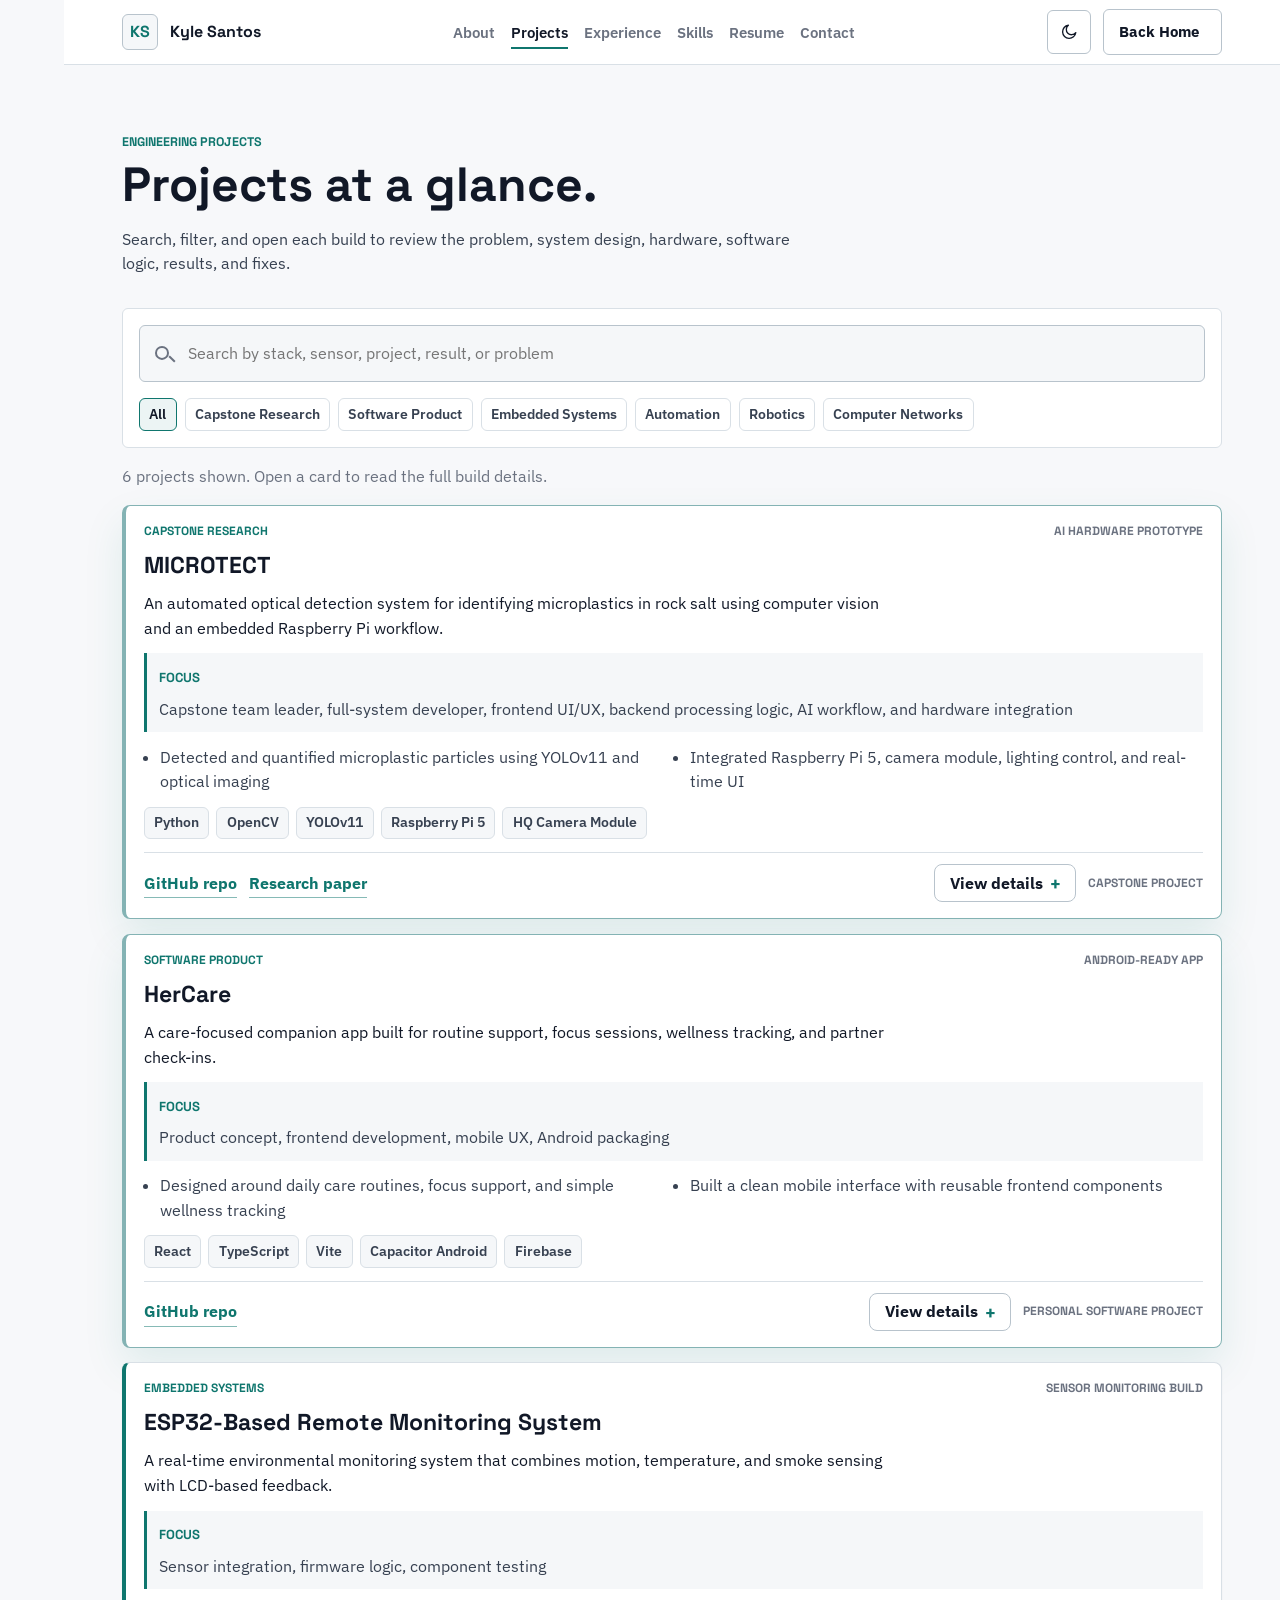
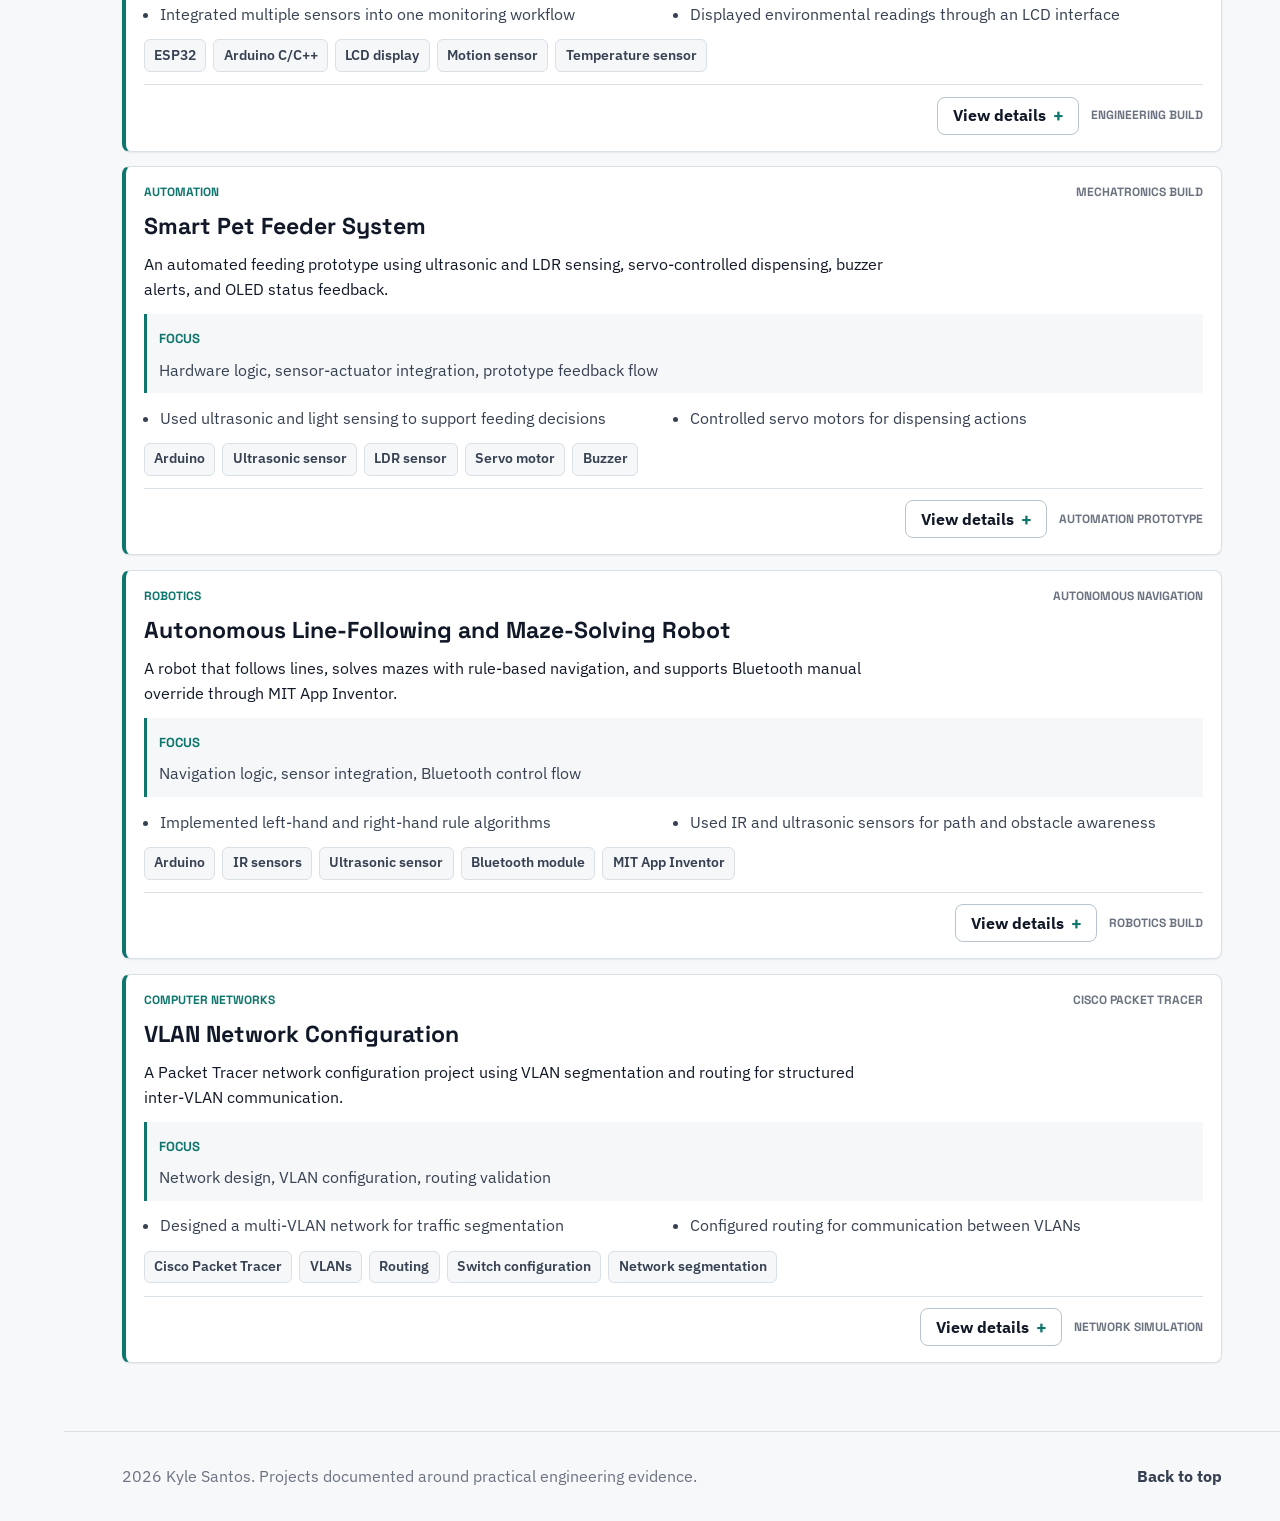
==== commit 4039663b: "fix: comprehensive mobile optimisation - Fix sidebar rail pushing content off-screen (add padding-le" ====
--- a/projects.html
+++ b/projects.html
@@ -2,7 +2,7 @@
 <html lang="en">
 <head>
   <meta charset="UTF-8">
-  <meta name="viewport" content="width=device-width, initial-scale=1.0">
+  <meta name="viewport" content="width=device-width, initial-scale=1.0, viewport-fit=cover">
   <meta
     name="description"
     content="Project screen for Kyle Santos, featuring embedded systems, AI computer vision, automation, robotics, and software product work."
--- a/css/styles.css
+++ b/css/styles.css
@@ -3626,3 +3626,371 @@
     transform: none;
   }
 }
+
+/* =====================================================
+   MOBILE OPTIMISATION — comprehensive phone/tablet fix
+   ===================================================== */
+
+/* 1. Main content must not be hidden behind the sidebar rail on desktop.
+      The rail is 64px wide and fixed to the left — push content right. */
+@media (min-width: 861px) {
+  .site-shell {
+    padding-left: 64px;
+  }
+}
+
+/* 2. On mobile the sidebar becomes a floating pill — no left offset needed. */
+@media (max-width: 860px) {
+  .site-shell {
+    padding-left: 0;
+  }
+}
+
+/* 3. Fluid typography — use clamp() so text always fits on any screen width */
+.hero__title {
+  font-size: clamp(2.4rem, 10vw, 5.4rem);
+}
+
+.hero__headline {
+  font-size: clamp(1.18rem, 3.5vw, 2rem);
+}
+
+.section__title {
+  font-size: clamp(1.75rem, 5vw, 3rem);
+}
+
+.portrait-card__body h2 {
+  font-size: clamp(1.25rem, 4vw, 1.55rem);
+}
+
+/* 4. Container: comfortable gutter on all sizes */
+.container {
+  width: min(100% - 2rem, 1100px);
+}
+
+@media (max-width: 400px) {
+  .container {
+    width: min(100% - 1rem, 1100px);
+  }
+}
+
+/* 5. Nav: ensure hamburger menu appears above everything, including sidebar pill */
+.nav {
+  position: sticky;
+  top: 0;
+  z-index: 90; /* above sidebar z-index 88 */
+}
+
+.nav__links {
+  z-index: 91;
+}
+
+/* 6. Mobile nav menu: full-width, comfortable tap targets */
+@media (max-width: 860px) {
+  .nav__link {
+    min-height: 44px;
+    display: flex;
+    align-items: center;
+    padding: 0.5rem 0;
+    font-size: 1rem;
+  }
+
+  .nav__links.active {
+    /* Ensure dropdown sits above the floating sidebar pill */
+    z-index: 95;
+  }
+
+  .nav__mobile-toggle {
+    display: inline-flex;
+  }
+
+  /* Email button hidden on mobile nav */
+  .nav__actions .btn {
+    display: none;
+  }
+}
+
+/* 7. Hero section: single column, proper spacing on small phones */
+@media (max-width: 860px) {
+  .hero {
+    padding: 2.5rem 0 2rem;
+  }
+
+  .hero__grid {
+    grid-template-columns: 1fr;
+    gap: 2rem;
+  }
+
+  /* Portrait card: limit width on mobile so it doesn't stretch */
+  .hero__visual {
+    width: 100%;
+    max-width: 480px;
+    margin: 0 auto;
+  }
+
+  /* Quick stats: 2-col at tablet, 1-col at small phones */
+  .hero__quick {
+    grid-template-columns: repeat(2, minmax(0, 1fr));
+  }
+}
+
+@media (max-width: 480px) {
+  .hero {
+    padding: 2rem 0 1.5rem;
+  }
+
+  .hero__actions {
+    flex-direction: column;
+    gap: 0.75rem;
+  }
+
+  .hero__actions .btn {
+    width: 100%;
+    justify-content: center;
+  }
+
+  .hero__quick {
+    grid-template-columns: 1fr;
+  }
+
+  /* Fix border logic: only top border between items */
+  .hero__quick div {
+    border-left: 0 !important;
+    border-top: 1px solid var(--line) !important;
+  }
+
+  .hero__quick div:first-child {
+    border-top: 0 !important;
+  }
+}
+
+/* 8. Sidebar floating pill: ensure it clears bottom of page and doesn't overlap fixed content */
+@media (max-width: 860px) {
+  .portfolio-sidebar__rail {
+    /* Add safe area for notched phones (iPhone etc.) */
+    bottom: calc(0.75rem + env(safe-area-inset-bottom, 0px));
+    right: calc(0.75rem + env(safe-area-inset-right, 0px));
+    /* Ensure touch area is large enough */
+    min-width: 52px;
+    min-height: 52px;
+  }
+
+  .portfolio-sidebar__icon-button,
+  .portfolio-sidebar__avatar {
+    min-width: 44px;
+    min-height: 44px;
+  }
+
+  /* Drawer: full page height on very small screens */
+  .portfolio-sidebar__drawer {
+    top: 70px;
+    bottom: calc(0.75rem + env(safe-area-inset-bottom, 0px));
+  }
+}
+
+/* 9. Feature popout: handle notched phones and very short screens */
+@media (max-width: 860px) {
+  .feature-popout__panel {
+    top: 70px;
+    bottom: calc(0.75rem + env(safe-area-inset-bottom, 0px));
+    left: 0.75rem;
+    right: 0.75rem;
+    width: auto;
+  }
+
+  .feature-popout__header h2 {
+    font-size: clamp(1.4rem, 5vw, 2.4rem);
+  }
+}
+
+/* 10. Profile grid: single column at tablet and below */
+@media (max-width: 860px) {
+  .profile__grid,
+  .contact__grid {
+    grid-template-columns: 1fr;
+    gap: 1rem;
+  }
+
+  .research__grid,
+  .resume__grid {
+    grid-template-columns: 1fr;
+    gap: 1rem;
+  }
+}
+
+/* 11. Systems grid: 2-col at tablet, 1-col at phone */
+@media (max-width: 860px) {
+  .systems__grid,
+  .experience__grid,
+  .skill-matrix {
+    grid-template-columns: repeat(2, minmax(0, 1fr));
+  }
+
+  .microtect-gallery {
+    grid-template-columns: repeat(2, minmax(0, 1fr));
+  }
+
+  .microtect-gallery__item--wide {
+    grid-column: span 2;
+  }
+}
+
+@media (max-width: 480px) {
+  .systems__grid,
+  .experience__grid,
+  .skill-matrix,
+  .microtect-gallery,
+  .research__artifact-grid,
+  .resume__facts,
+  .electronics__results {
+    grid-template-columns: 1fr;
+  }
+
+  .microtect-gallery__item--wide {
+    grid-column: auto;
+  }
+
+  .hercare-screens {
+    grid-template-columns: repeat(2, minmax(0, 1fr));
+  }
+
+  .hercare-points {
+    grid-template-columns: 1fr;
+  }
+}
+
+@media (max-width: 360px) {
+  .hercare-screens {
+    grid-template-columns: 1fr;
+  }
+}
+
+/* 12. Button touch targets: minimum 44px height everywhere */
+.btn {
+  min-height: 44px;
+}
+
+.theme-toggle,
+.nav__mobile-toggle {
+  min-width: 44px;
+  min-height: 44px;
+}
+
+/* 13. Section spacing: reduce padding aggressively on small phones */
+@media (max-width: 480px) {
+  .section {
+    padding: 2.5rem 0;
+  }
+
+  .section-heading {
+    margin-bottom: 1.5rem;
+  }
+
+  .profile__story,
+  .profile__panel,
+  .system-card,
+  .contact-card,
+  .research__paper,
+  .research__model,
+  .research__artifact,
+  .experience-card,
+  .resume__summary,
+  .resume__facts {
+    padding: 1rem;
+  }
+
+  .project-card__body {
+    padding: 1rem;
+  }
+}
+
+/* 14. Project card: ensure visual section doesn't break on mobile */
+@media (max-width: 640px) {
+  .project-card__frame {
+    display: block;
+  }
+
+  .project-card__visual {
+    min-height: 200px;
+    border-right: 0;
+    border-bottom: 1px solid var(--line);
+  }
+
+  .project-card__case {
+    grid-template-columns: 1fr;
+  }
+
+  .project-card--compact .project-card__role,
+  .project-card__highlights--compact,
+  .project-card--compact .project-card__footer,
+  .project-card--compact .project-card__details .project-card__case {
+    grid-template-columns: 1fr;
+  }
+
+  .project-card__toggle {
+    width: 100%;
+  }
+}
+
+/* 15. Footer: stack on mobile */
+@media (max-width: 480px) {
+  .footer__content {
+    flex-direction: column;
+    align-items: flex-start;
+    gap: 0.5rem;
+  }
+}
+
+/* 16. Contact actions: full-width buttons on mobile */
+@media (max-width: 480px) {
+  .contact__actions {
+    flex-direction: column;
+  }
+
+  .contact__actions .btn {
+    width: 100%;
+    justify-content: center;
+  }
+}
+
+/* 17. Scroll padding to account for sticky nav height */
+html {
+  scroll-padding-top: 72px;
+}
+
+@media (max-width: 860px) {
+  html {
+    scroll-padding-top: 64px;
+  }
+}
+
+/* 18. Prevent horizontal overflow on all phones */
+html,
+body {
+  overflow-x: hidden;
+  max-width: 100vw;
+}
+
+/* 19. Image safety: ensure images never overflow on small screens */
+img,
+video,
+canvas,
+svg {
+  max-width: 100%;
+}
+
+/* 20. Improve readability on small screens */
+@media (max-width: 480px) {
+  body {
+    font-size: 0.97rem;
+    line-height: 1.6;
+  }
+
+  .section__copy {
+    font-size: 0.97rem;
+  }
+
+  .hero__lede {
+    font-size: 1rem;
+  }
+}
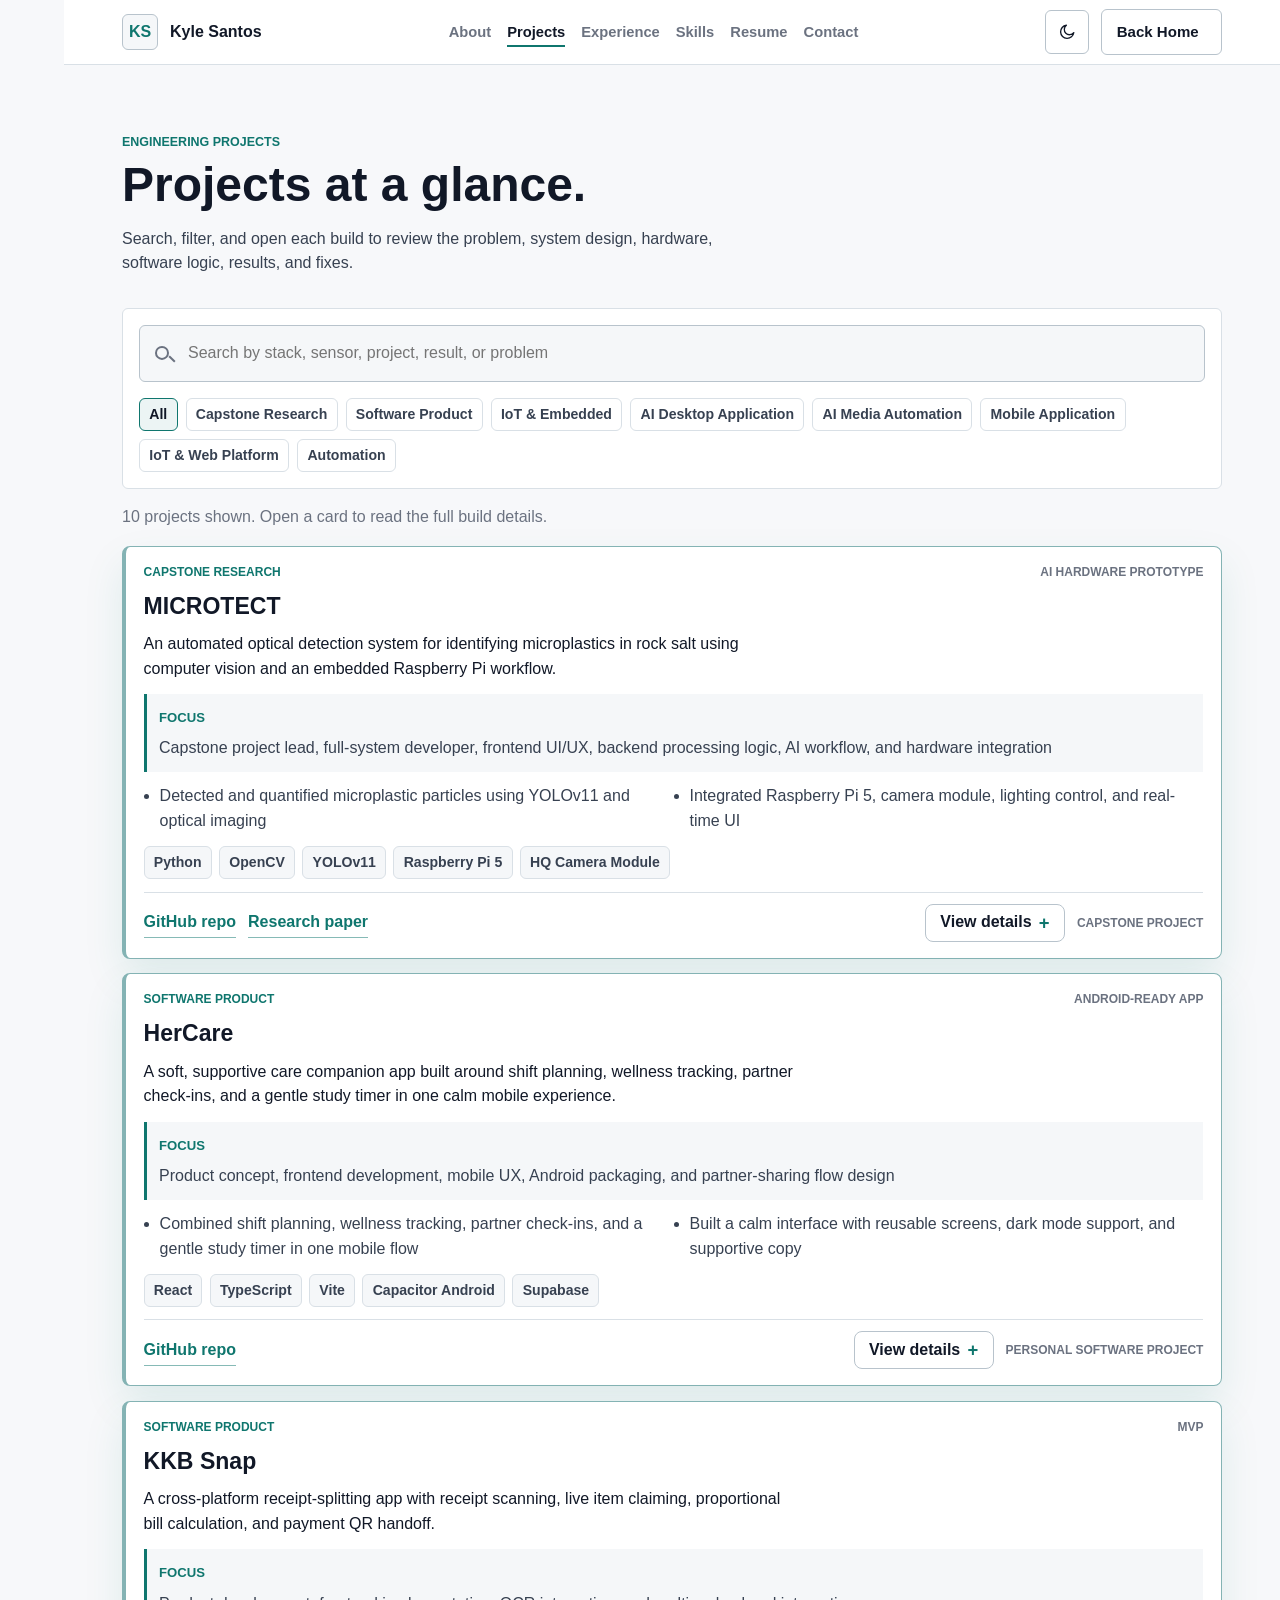
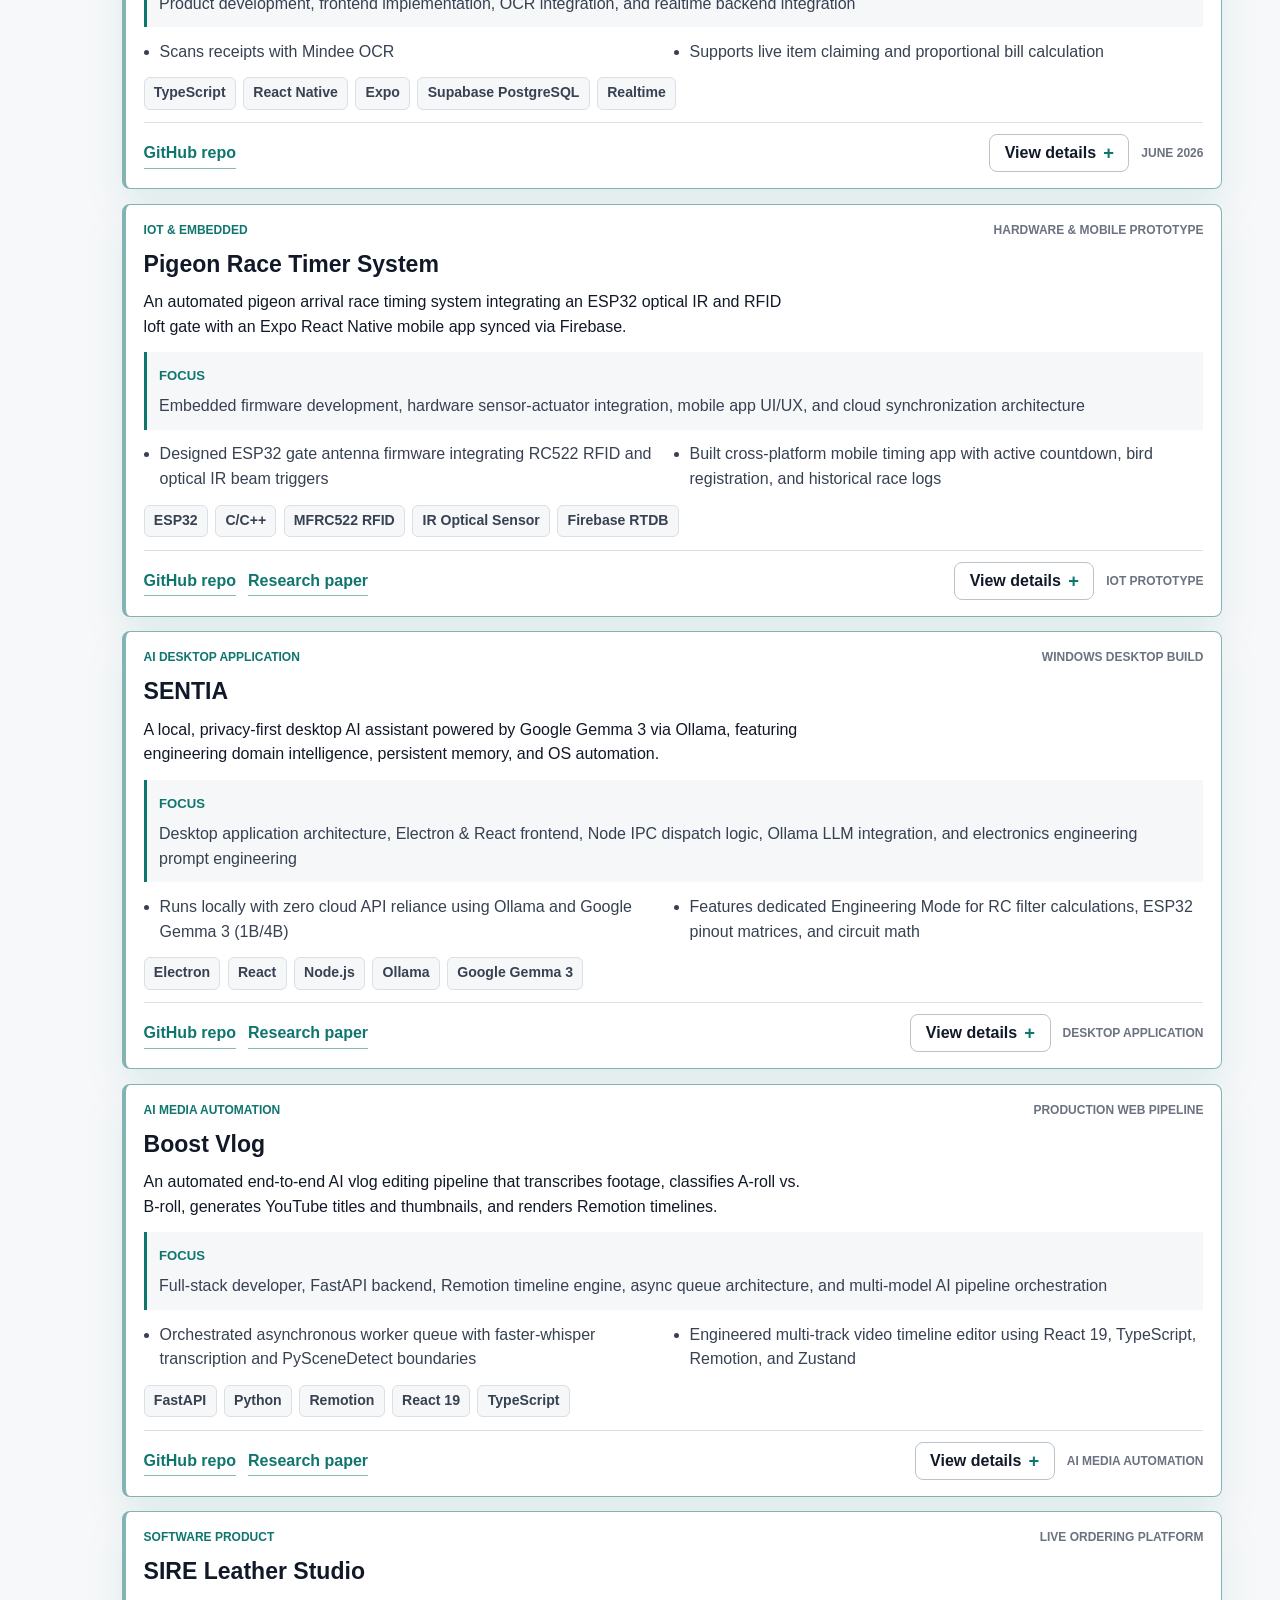
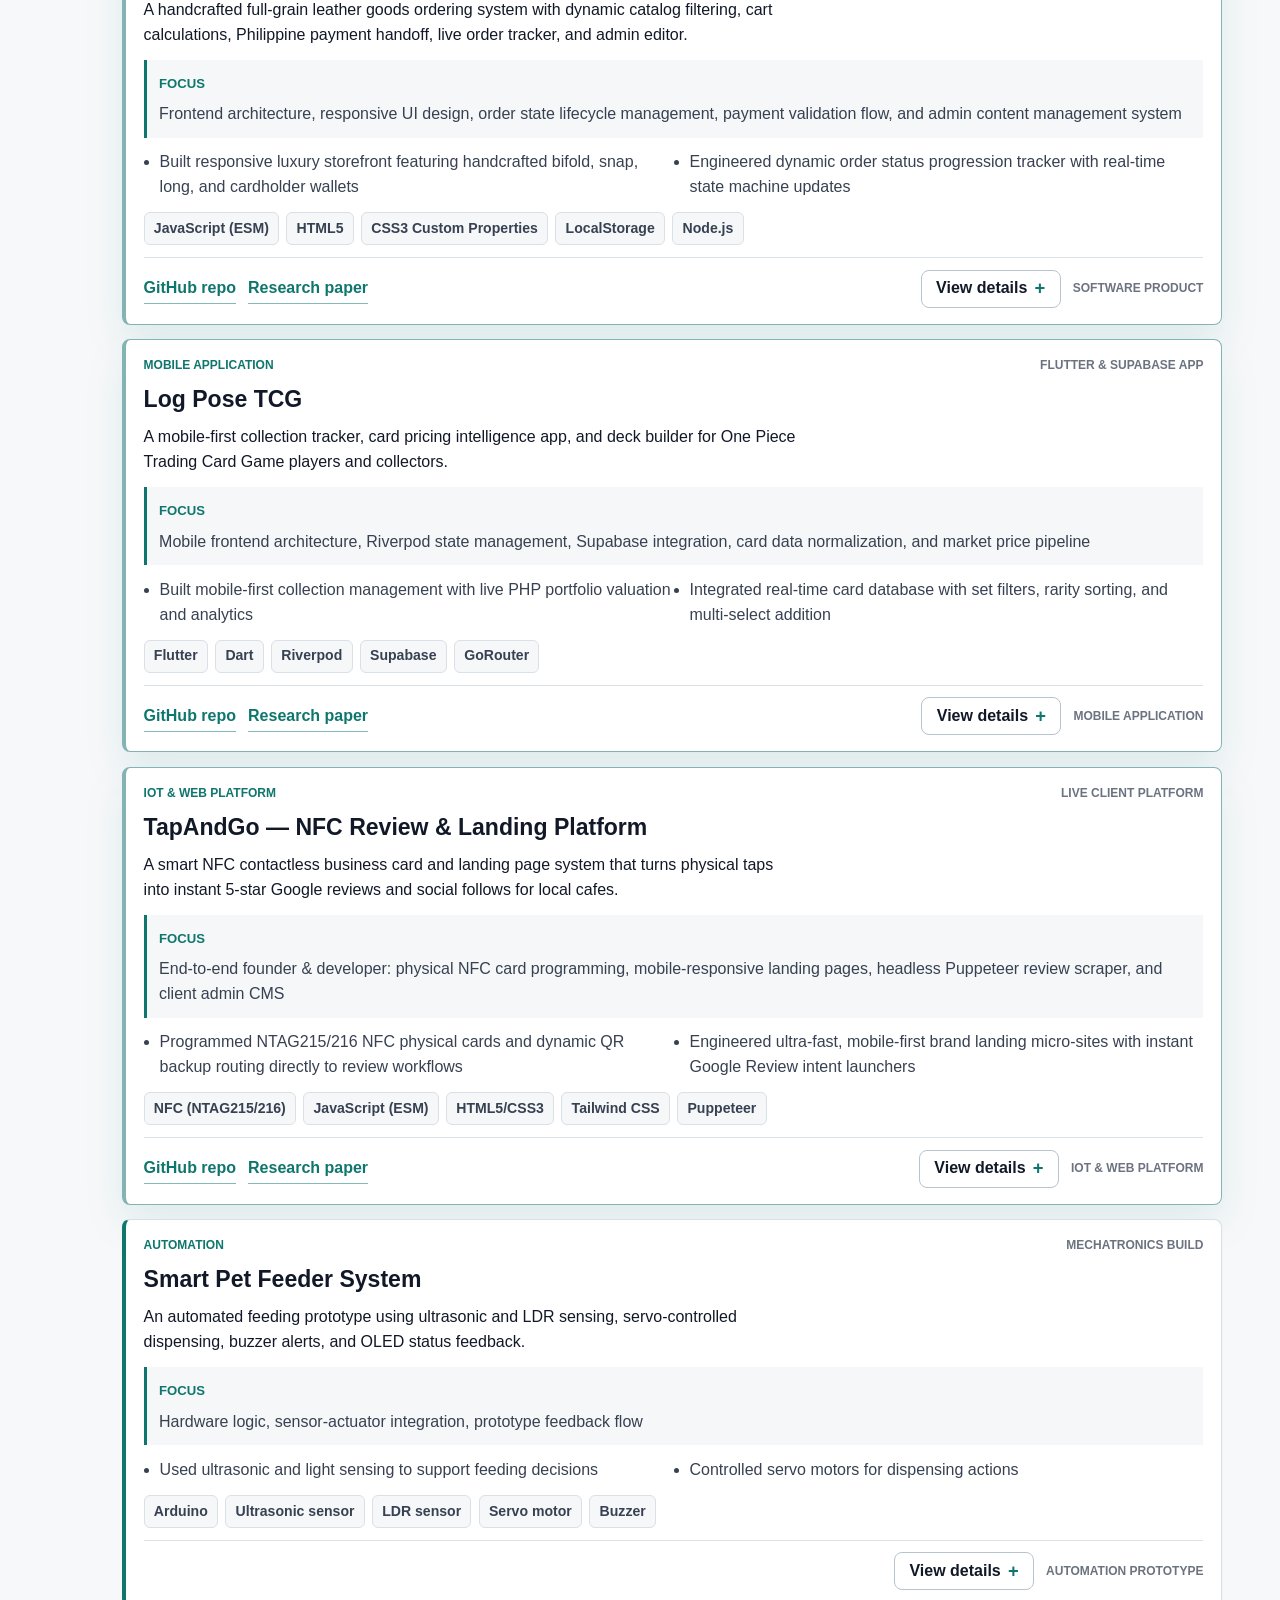
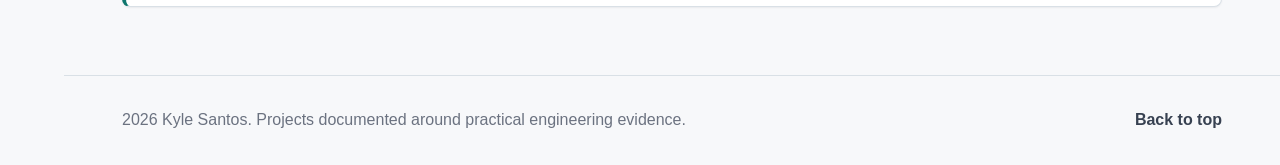
==== commit 411f08cd: "Showcase new engineering projects, redesign contact actions into pills, and harden site security" ====
--- a/projects.html
+++ b/projects.html
@@ -7,6 +7,9 @@
     name="description"
     content="Project screen for Kyle Santos, featuring embedded systems, AI computer vision, automation, robotics, and software product work."
   >
+  <!-- Security: Content Security Policy -->
+  <meta http-equiv="Content-Security-Policy" content="default-src 'self'; script-src 'self' https://www.googletagmanager.com https://www.google-analytics.com; style-src 'self' https://fonts.googleapis.com; font-src 'self' https://fonts.gstatic.com; img-src 'self' data: https://www.google-analytics.com; connect-src 'self' https://www.google-analytics.com; frame-ancestors 'none'; object-src 'none';">
+  <meta name="referrer" content="strict-origin-when-cross-origin">
   <title>Kyle Santos | Projects</title>
   <link rel="preconnect" href="https://fonts.googleapis.com">
   <link rel="preconnect" href="https://fonts.gstatic.com" crossorigin>
--- a/css/styles.css
+++ b/css/styles.css
@@ -1645,29 +1645,505 @@
   overflow-wrap: anywhere;
 }
 
+.credentials__grid {
+  display: grid;
+  grid-template-columns: minmax(0, 0.9fr) minmax(0, 1.1fr);
+  gap: var(--space-5);
+  align-items: start;
+}
+
+.credential-card {
+  display: grid;
+  gap: var(--space-5);
+  padding: var(--space-6);
+  align-self: start;
+}
+
+.credential-card--primary {
+  grid-template-columns: 132px minmax(0, 1fr);
+  align-items: start;
+  border-color: color-mix(in srgb, var(--signal) 45%, var(--line));
+}
+
+.credential-card__badge {
+  display: grid;
+  min-height: 176px;
+  place-items: center;
+  padding: var(--space-3);
+  border: 1px solid var(--line);
+  border-radius: var(--radius-card);
+  background: linear-gradient(160deg, var(--signal-soft), var(--field));
+}
+
+.credential-card__badge img {
+  width: min(100%, 112px);
+  height: auto;
+}
+
+.credential-card__content {
+  min-width: 0;
+}
+
+.credential-card__status {
+  color: var(--signal);
+  font-family: var(--font-display);
+  font-size: 0.78rem;
+  font-weight: 700;
+  letter-spacing: 0.08em;
+  text-transform: uppercase;
+}
+
+.credential-card h3 {
+  margin: 0.45rem 0 0.65rem;
+  font-family: var(--font-display);
+  font-size: clamp(1.25rem, 2vw, 1.7rem);
+  line-height: 1.15;
+}
+
+.credential-card p {
+  margin: 0;
+  color: var(--text-1);
+}
+
+.credential-card ul {
+  display: grid;
+  grid-template-columns: repeat(2, minmax(0, 1fr));
+  gap: 0.35rem 1rem;
+  margin: var(--space-4) 0;
+  padding-left: 1.1rem;
+  color: var(--text-1);
+}
+
+.credential-card__note {
+  margin-top: var(--space-4) !important;
+  padding: var(--space-4);
+  border-left: 3px solid var(--cobalt);
+  background: var(--field);
+}
+
+.credential-card__evidence-link {
+  display: block;
+  overflow: hidden;
+  border: 1px solid var(--line);
+  border-radius: var(--radius-card);
+  background: #ffffff;
+}
+
+.credential-card__evidence-link img {
+  width: 100%;
+  height: auto;
+}
+
+.credential-card__evidence-link span {
+  display: block;
+  padding: 0.7rem 0.85rem;
+  border-top: 1px solid var(--line);
+  background: var(--panel-strong);
+  color: var(--signal);
+  font-weight: 700;
+}
+
+.certificate-modal[hidden] {
+  display: none;
+}
+
+.certificate-modal {
+  position: fixed;
+  inset: 0;
+  z-index: 120;
+  display: grid;
+  place-items: center;
+  padding: 1rem;
+}
+
+.certificate-modal__scrim {
+  position: absolute;
+  inset: 0;
+  border: 0;
+  background: rgba(7, 12, 15, 0.58);
+  opacity: 0;
+  backdrop-filter: blur(5px);
+  transition: opacity 220ms ease;
+}
+
+.certificate-modal__dialog {
+  position: relative;
+  z-index: 1;
+  display: grid;
+  grid-template-rows: auto minmax(0, 1fr) auto;
+  width: min(1080px, calc(100vw - 2rem));
+  height: min(760px, calc(100vh - 2rem));
+  max-height: calc(100vh - 2rem);
+  overflow: hidden;
+  border: 1px solid var(--line-strong);
+  border-radius: 16px;
+  background: var(--panel-strong);
+  box-shadow: 0 30px 100px rgba(0, 0, 0, 0.35);
+  opacity: 0;
+  transform: translateY(28px) scale(0.96);
+  transition:
+    opacity 220ms ease,
+    transform 220ms cubic-bezier(0.2, 0.8, 0.2, 1);
+}
+
+.certificate-modal.is-open .certificate-modal__scrim,
+.certificate-modal.is-open .certificate-modal__dialog {
+  opacity: 1;
+}
+
+.certificate-modal.is-open .certificate-modal__dialog {
+  transform: translateY(0) scale(1);
+}
+
+.certificate-modal__header,
+.certificate-modal__footer {
+  display: flex;
+  align-items: center;
+  justify-content: space-between;
+  gap: 1rem;
+  padding: 0.9rem 1rem;
+  border-color: var(--line);
+  background: var(--panel-strong);
+}
+
+.certificate-modal__header {
+  border-bottom: 1px solid var(--line);
+}
+
+.certificate-modal__footer {
+  border-top: 1px solid var(--line);
+  color: var(--text-2);
+  font-size: 0.92rem;
+}
+
+.certificate-modal__eyebrow {
+  color: var(--signal);
+  font-family: var(--font-display);
+  font-size: 0.72rem;
+  font-weight: 700;
+  letter-spacing: 0.09em;
+  text-transform: uppercase;
+}
+
+.certificate-modal__header h2 {
+  margin: 0.18rem 0 0;
+  font-family: var(--font-display);
+  font-size: clamp(1rem, 2.4vw, 1.35rem);
+  line-height: 1.15;
+}
+
+.certificate-modal__close {
+  display: grid;
+  flex: 0 0 auto;
+  width: 40px;
+  height: 40px;
+  place-items: center;
+  border: 1px solid var(--line);
+  border-radius: 50%;
+  background: var(--field);
+  color: var(--text-0);
+  font-size: 1.55rem;
+  line-height: 1;
+}
+
+.certificate-modal__close:hover,
+.certificate-modal__close:focus-visible {
+  border-color: var(--signal);
+  color: var(--signal);
+}
+
+.certificate-modal__viewer {
+  display: grid;
+  min-height: 0;
+  place-items: center;
+  overflow: hidden;
+  padding: 0.75rem;
+  background: var(--bg-2);
+}
+
+.certificate-modal__viewer img {
+  display: block;
+  width: 100%;
+  height: 100%;
+  border: 1px solid var(--line);
+  border-radius: 8px;
+  background: #ffffff;
+  object-fit: contain;
+}
+
+body.certificate-modal-open {
+  overflow: hidden;
+}
+
+body.certificate-modal-open .portfolio-sidebar {
+  opacity: 0;
+  pointer-events: none;
+}
+
+@media (max-width: 960px) {
+  .credentials__grid {
+    grid-template-columns: 1fr;
+  }
+
+  .credential-card--primary {
+    grid-template-columns: 132px minmax(0, 1fr);
+  }
+}
+
+@media (max-width: 640px) {
+  .certificate-modal {
+    padding: 0.65rem;
+  }
+
+  .certificate-modal__dialog {
+    width: calc(100vw - 1.3rem);
+    height: min(660px, calc(100vh - 1.3rem));
+    max-height: calc(100vh - 1.3rem);
+    border-radius: 13px;
+  }
+
+  .certificate-modal__header,
+  .certificate-modal__footer {
+    padding: 0.75rem;
+  }
+
+  .certificate-modal__footer {
+    align-items: stretch;
+    flex-direction: column;
+  }
+
+  .certificate-modal__footer .btn {
+    width: 100%;
+  }
+
+  .certificate-modal__viewer {
+    padding: 0.5rem;
+  }
+
+}
+
 .contact-card {
-  display: grid;
-  gap: var(--space-2);
+  display: flex;
+  align-items: center;
+  justify-content: space-between;
+  padding: 1.15rem 1.4rem;
+  border-radius: 26px;
+  background: #ffffff;
+  border: 1px solid rgba(0, 0, 0, 0.06);
+  box-shadow: 0 4px 18px -2px rgba(20, 22, 27, 0.05), 0 2px 6px -1px rgba(20, 22, 27, 0.02);
+  text-decoration: none;
+  transition: all 0.22s cubic-bezier(0.16, 1, 0.3, 1);
+  cursor: pointer;
+}
+
+[data-theme="dark"] .contact-card {
+  background: #191d1a;
+  border-color: rgba(247, 244, 238, 0.1);
+  box-shadow: 0 4px 20px rgba(0, 0, 0, 0.35);
+}
+
+.contact-card:hover {
+  transform: translateY(-2px);
+  box-shadow: 0 10px 28px -4px rgba(20, 22, 27, 0.1);
+  border-color: rgba(0, 0, 0, 0.12);
+}
+
+[data-theme="dark"] .contact-card:hover {
+  border-color: var(--line-strong);
+  box-shadow: 0 12px 32px rgba(0, 0, 0, 0.5);
+}
+
+.contact-card:active {
+  transform: scale(0.985);
+}
+
+.contact-card__main {
+  display: flex;
+  align-items: center;
+  gap: 1.1rem;
+  min-width: 0;
+}
+
+.contact-card__icon {
+  display: flex;
+  align-items: center;
+  justify-content: center;
+  width: 48px;
+  height: 48px;
+  border-radius: 16px;
+  flex-shrink: 0;
+  box-shadow: 0 2px 8px rgba(0, 0, 0, 0.08);
+}
+
+.contact-card__icon svg {
+  width: 24px;
+  height: 24px;
+}
+
+/* Facebook pill badge */
+.contact-card__icon--facebook {
+  background: #1877f2;
+  color: #ffffff;
+}
+.contact-card__icon--facebook svg {
+  fill: #ffffff;
+  stroke: none;
+}
+
+/* LinkedIn pill badge */
+.contact-card__icon--linkedin {
+  background: #0a66c2;
+  color: #ffffff;
+}
+.contact-card__icon--linkedin svg {
+  fill: #ffffff;
+  stroke: none;
+}
+
+/* Instagram gradient badge */
+.contact-card__icon--instagram {
+  background: linear-gradient(135deg, #f58529 0%, #dd2a7b 50%, #8134af 100%);
+  color: #ffffff;
+}
+.contact-card__icon--instagram svg {
+  fill: #ffffff;
+  stroke: none;
+}
+
+/* GitHub badge */
+.contact-card__icon--github {
+  background: #24292f;
+  color: #ffffff;
+}
+[data-theme="dark"] .contact-card__icon--github {
+  background: #2f363d;
+}
+.contact-card__icon--github svg {
+  fill: #ffffff;
+  stroke: none;
+}
+
+/* Copy email badge */
+.contact-card__icon--copy {
+  background: var(--signal-soft);
+  color: var(--signal);
+}
+.contact-card__icon--copy svg {
+  fill: none;
+  stroke: currentColor;
+  stroke-width: 2;
+}
+
+.contact-card__content {
+  display: flex;
+  flex-direction: column;
+  gap: 0.15rem;
+  min-width: 0;
 }
 
 .contact-card strong {
-  color: var(--text-0);
+  color: #111417;
   font-family: var(--font-display);
-  font-size: 1.18rem;
-  line-height: 1.2;
-  overflow-wrap: anywhere;
+  font-size: 1.05rem;
+  font-weight: 700;
+  line-height: 1.25;
+}
+
+[data-theme="dark"] .contact-card strong {
+  color: #f7f4ee;
 }
 
 .contact-card span {
-  color: var(--text-1);
-}
-
-.contact-card__label {
-  color: var(--signal);
-}
-
+  color: #64748b;
+  font-size: 0.88rem;
+  font-weight: 400;
+  line-height: 1.35;
+}
+
+[data-theme="dark"] .contact-card span {
+  color: #9f9a90;
+}
+
+.contact-card__chevron {
+  display: flex;
+  align-items: center;
+  justify-content: center;
+  color: #94a3b8;
+  transition: transform 0.2s ease, color 0.2s ease;
+  flex-shrink: 0;
+  margin-left: 0.75rem;
+}
+
+.contact-card__chevron svg {
+  width: 20px;
+  height: 20px;
+  fill: none;
+  stroke: currentColor;
+  stroke-width: 2.2;
+  stroke-linecap: round;
+  stroke-linejoin: round;
+}
+
+.contact-card:hover .contact-card__chevron {
+  color: #111417;
+  transform: translateX(3px);
+}
+
+[data-theme="dark"] .contact-card:hover .contact-card__chevron {
+  color: #ffffff;
+}
+
+.contact-card--buttonless {
+  cursor: default;
+}
 .contact-card--buttonless:hover {
   transform: none;
+  box-shadow: 0 4px 18px -2px rgba(20, 22, 27, 0.05);
+}
+.contact-card--buttonless .btn {
+  font-size: 0.82rem;
+  padding: 0.45rem 0.9rem;
+  white-space: nowrap;
+}
+
+@media (max-width: 560px) {
+  .credential-card--primary {
+    grid-template-columns: 96px minmax(0, 1fr);
+    gap: var(--space-4);
+    padding: var(--space-5);
+  }
+
+  .credential-card__badge {
+    min-height: 132px;
+  }
+
+  .credential-card__badge img {
+    width: min(100%, 82px);
+  }
+
+  .credential-card ul {
+    grid-template-columns: 1fr;
+  }
+
+  .credential-card h3 {
+    font-size: 1.28rem;
+  }
+
+  .contact-card {
+    grid-template-columns: 44px minmax(0, 1fr);
+    gap: var(--space-3);
+  }
+
+  .contact-card__icon {
+    width: 44px;
+    height: 44px;
+    border-radius: 12px;
+  }
+
+  .contact-card__icon svg {
+    width: 22px;
+    height: 22px;
+  }
 }
 
 .empty-state {
@@ -2014,26 +2490,26 @@
 }
 
 [data-theme="dark"] {
-  --bg-0: #111827;
-  --bg-1: #17202d;
-  --bg-2: #1f2937;
-  --bg-3: #263445;
-  --panel: #17202d;
-  --panel-strong: #17202d;
-  --text-0: #f9fafb;
-  --text-1: #d1d5db;
-  --text-2: #9ca3af;
-  --line: rgba(255, 255, 255, 0.14);
-  --line-strong: rgba(255, 255, 255, 0.24);
-  --accent: #5eead4;
-  --accent-soft: rgba(94, 234, 212, 0.08);
-  --signal: #5eead4;
-  --signal-soft: rgba(94, 234, 212, 0.08);
-  --cobalt: #93c5fd;
-  --warning: #fbbf24;
-  --field: rgba(255, 255, 255, 0.05);
-  --shadow-soft: 0 12px 28px rgba(0, 0, 0, 0.2);
-  --shadow-card: none;
+  --bg-0: #0a0a0a;
+  --bg-1: #111111;
+  --bg-2: #1a1a1a;
+  --bg-3: #222222;
+  --panel: #111111;
+  --panel-strong: #161616;
+  --text-0: #f5f5f5;
+  --text-1: #c8c8c8;
+  --text-2: #888888;
+  --line: rgba(255, 255, 255, 0.10);
+  --line-strong: rgba(255, 255, 255, 0.20);
+  --accent: #45c6a6;
+  --accent-soft: rgba(69, 198, 166, 0.10);
+  --signal: #45c6a6;
+  --signal-soft: rgba(69, 198, 166, 0.10);
+  --cobalt: #8eb4f8;
+  --warning: #f0b429;
+  --field: rgba(255, 255, 255, 0.04);
+  --shadow-soft: 0 12px 28px rgba(0, 0, 0, 0.45);
+  --shadow-card: 0 1px 3px rgba(0, 0, 0, 0.5);
 }
 
 body {
@@ -2148,7 +2624,7 @@
 }
 
 [data-theme="dark"] .nav--scrolled {
-  background: rgba(17, 24, 39, 0.96);
+  background: rgba(10, 10, 10, 0.96);
 }
 
 .nav__container {
